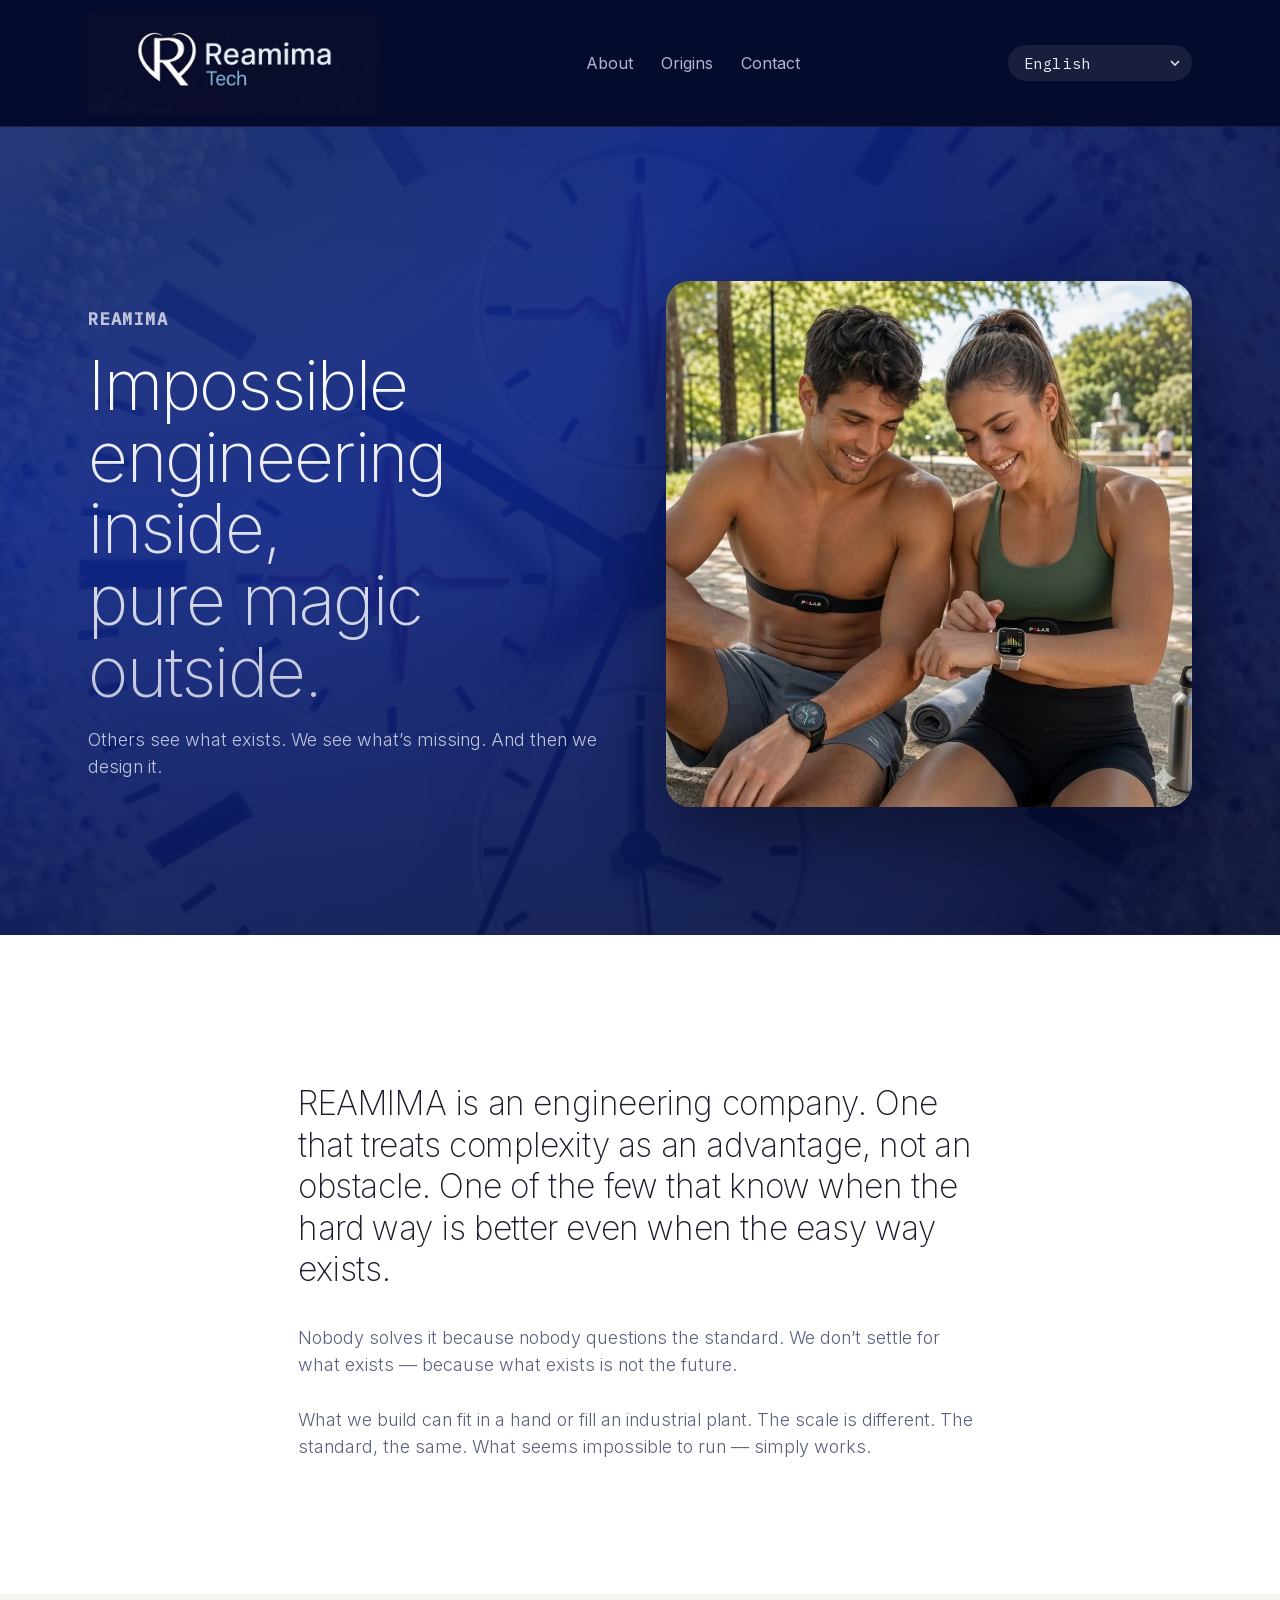
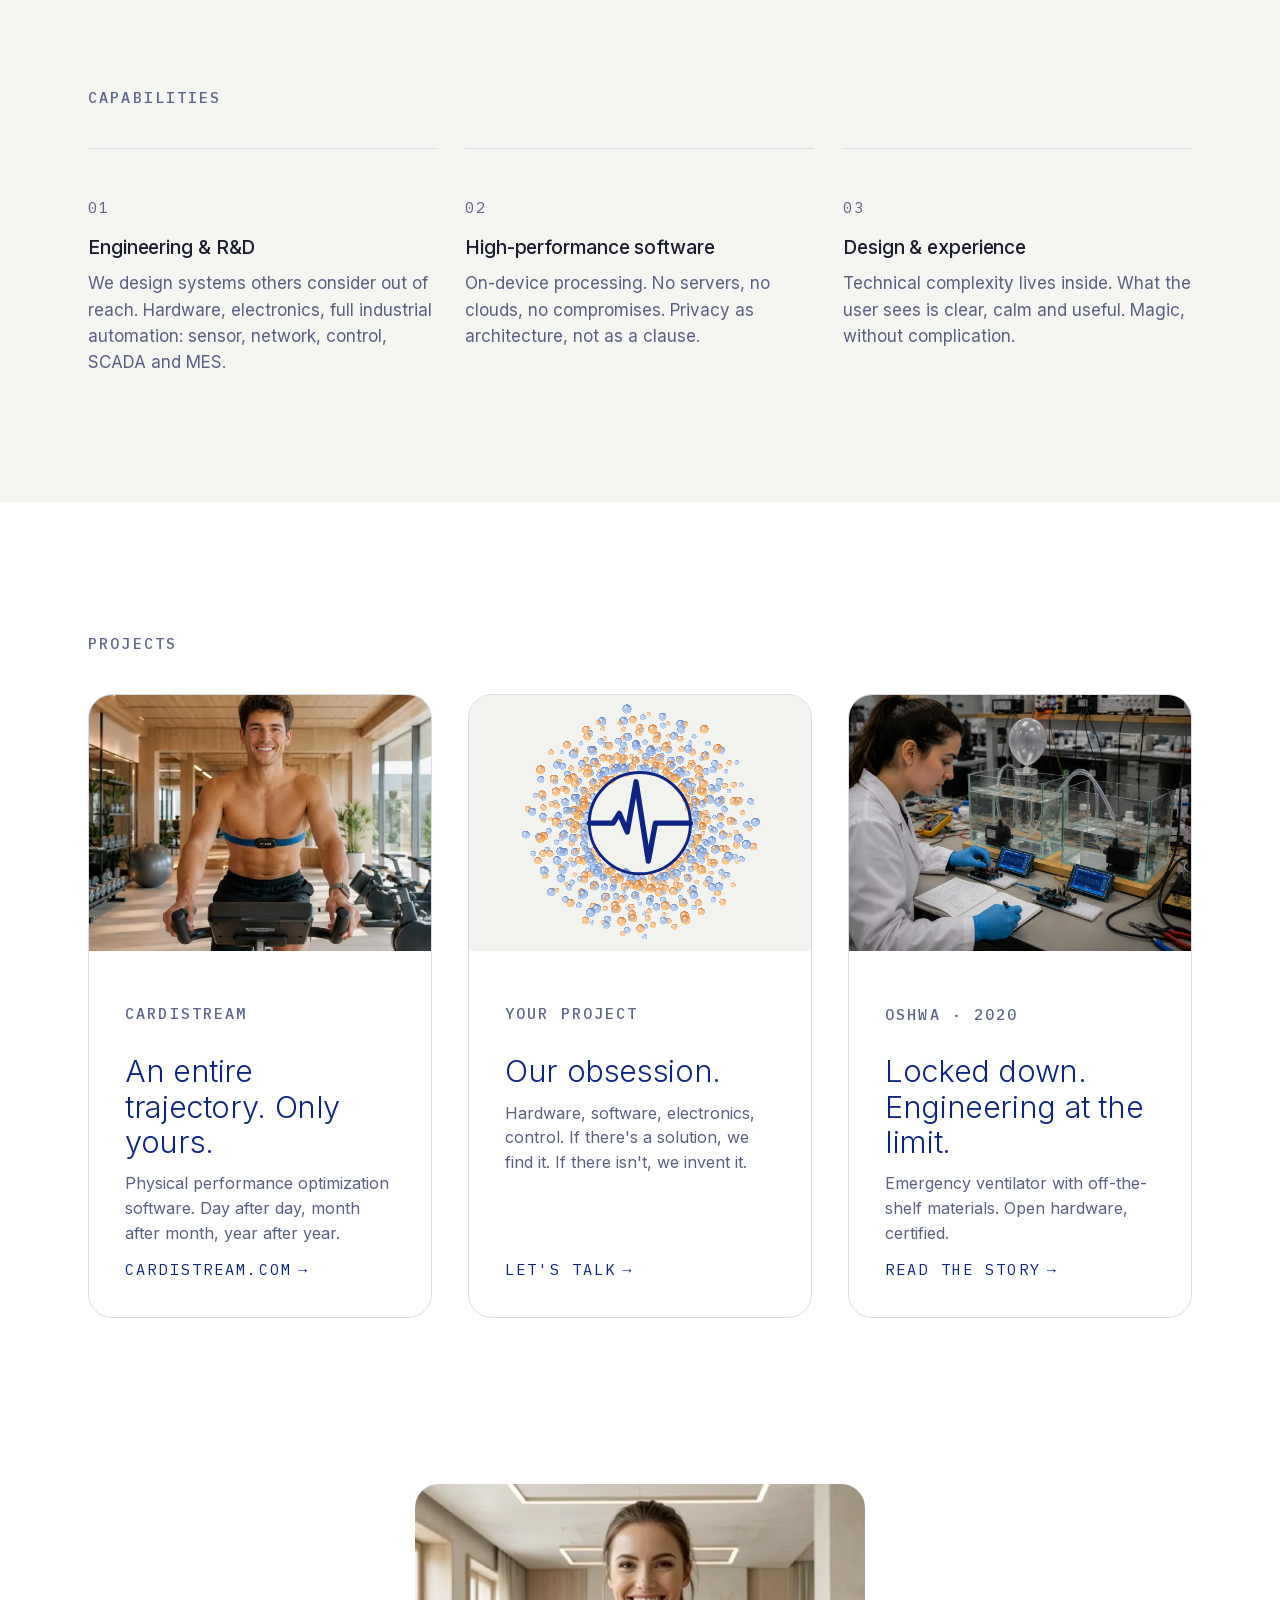
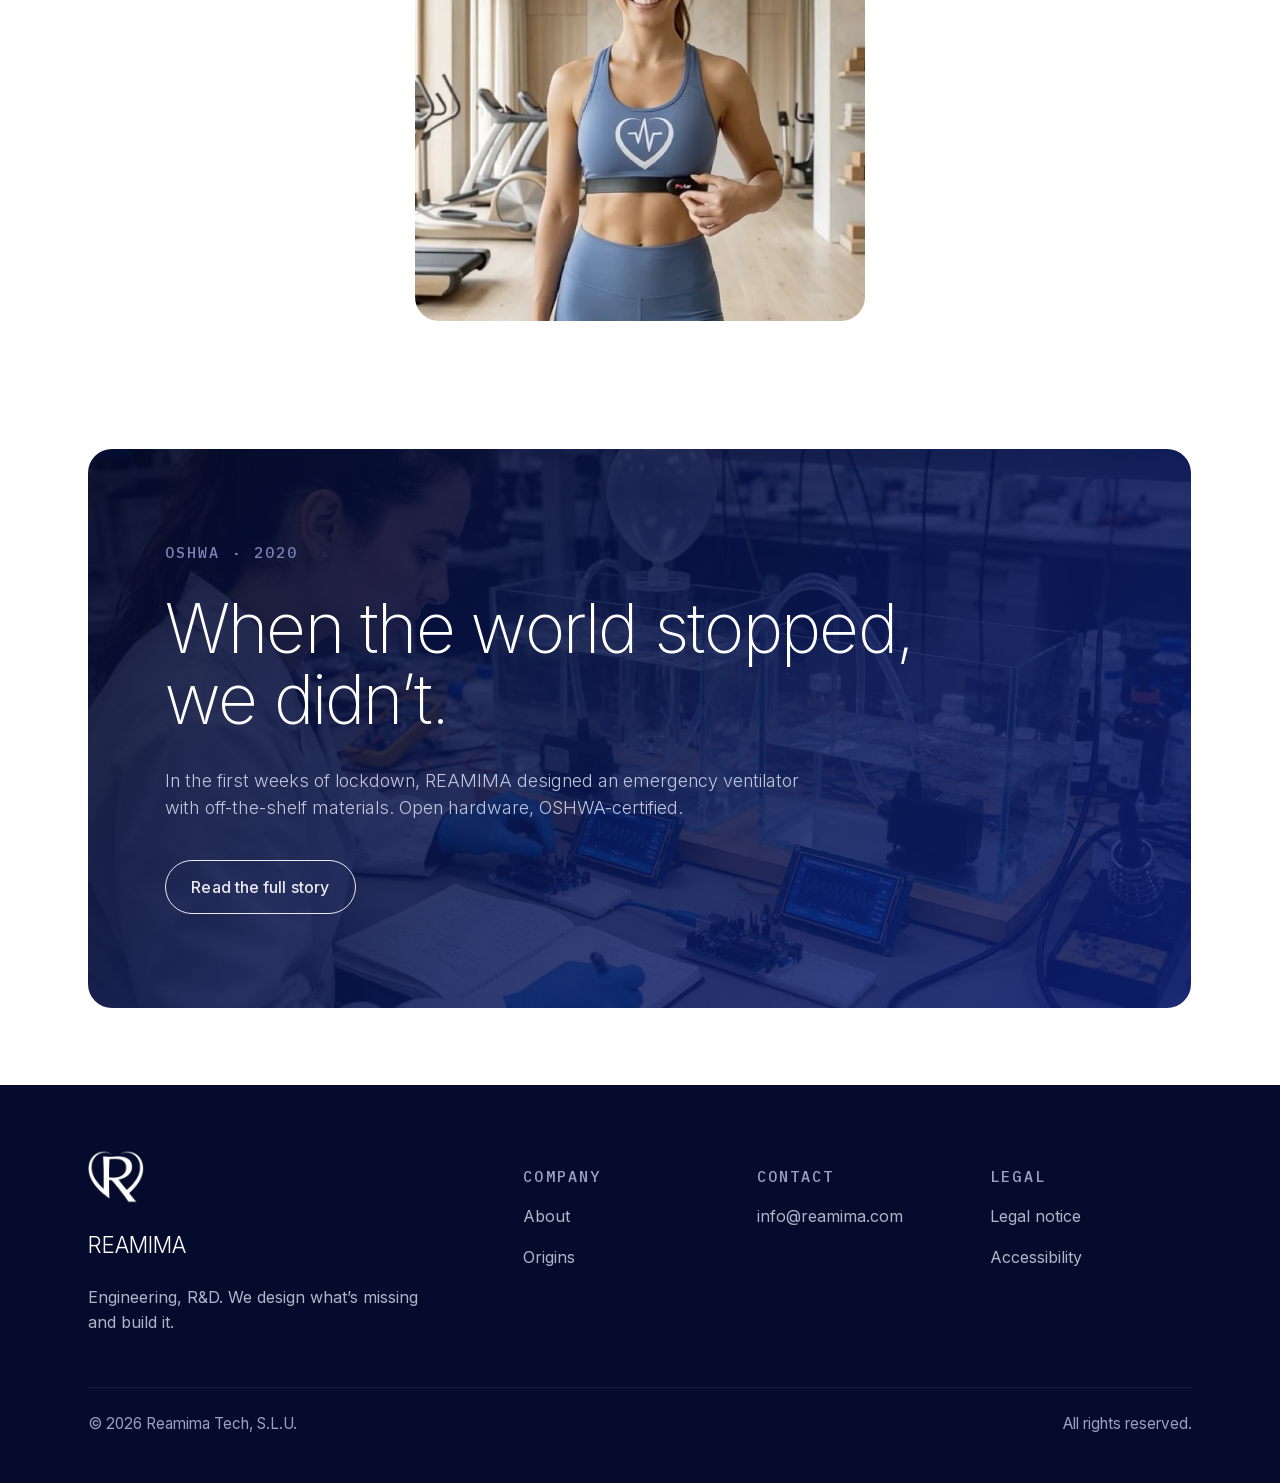
==== index.html @ 7dec832c "Accesibilidad y LCP: orden de encabezados (h2 tras h1) en inicio y sobre, contraste AA en el pie, im" ====
<!DOCTYPE html>
<html lang="es">
<head>
<meta charset="UTF-8" />
<meta name="viewport" content="width=device-width, initial-scale=1" />
<title>REAMIMA · Ingeniería imposible por dentro, magia por fuera</title>
<meta name="description" content="REAMIMA. Ingeniería, I+D+i, software de alto rendimiento. Resolvemos lo que la ingeniería convencional descartó como inviable." />
<link rel="canonical" href="https://www.reamima.com/">
<meta name="robots" content="index,follow,max-image-preview:large">
<meta property="og:type" content="website">
<meta property="og:site_name" content="REAMIMA">
<meta property="og:locale" content="es_ES">
<meta property="og:title" content="REAMIMA · Ingeniería imposible por dentro, magia por fuera">
<meta property="og:description" content="REAMIMA. Ingeniería, I+D+i, software de alto rendimiento. Resolvemos lo que la ingeniería convencional descartó como inviable.">
<meta property="og:url" content="https://www.reamima.com/">
<meta property="og:image" content="https://www.reamima.com/img/og-reamima.jpg">
<meta property="og:image:width" content="1200">
<meta property="og:image:height" content="630">
<meta name="twitter:card" content="summary_large_image">
<meta name="twitter:title" content="REAMIMA · Ingeniería imposible por dentro, magia por fuera">
<meta name="twitter:description" content="REAMIMA. Ingeniería, I+D+i, software de alto rendimiento. Resolvemos lo que la ingeniería convencional descartó como inviable.">
<meta name="twitter:image" content="https://www.reamima.com/img/og-reamima.jpg">
<script type="application/ld+json">{"@context": "https://schema.org", "@graph": [{"@type": "Organization", "@id": "https://www.reamima.com/#organizacion", "name": "REAMIMA", "legalName": "REAMIMA TECH, S.L.U.", "url": "https://www.reamima.com/", "logo": "https://www.reamima.com/img/reamima-logo-blanco.webp", "email": "info@reamima.com", "taxID": "B05931258", "description": "Empresa de ingeniería e I+D+i con sede en España: hardware, electrónica, automatización industrial, control en tiempo real y software de alto rendimiento.", "sameAs": ["https://cardistream.com"]}, {"@type": "WebSite", "@id": "https://www.reamima.com/#web", "url": "https://www.reamima.com/", "name": "REAMIMA", "inLanguage": ["es", "en", "de", "fr", "it", "pt", "es-419", "ja", "ko", "zh-Hans", "zh-Hant"], "publisher": {"@id": "https://www.reamima.com/#organizacion"}}]}</script>
<link rel="icon" type="image/x-icon" href="favicon/favicon.ico">
<link rel="icon" type="image/png" sizes="32x32" href="favicon/favicon-32x32.png">
<link rel="icon" type="image/png" sizes="16x16" href="favicon/favicon-16x16.png">
<link rel="apple-touch-icon" href="favicon/apple-touch-icon.png">
<meta name="theme-color" content="#050B2C">
<link rel="preload" href="fonts/inter-200-800-latin.woff2" as="font" type="font/woff2" crossorigin>
<link rel="preload" href="img/1_descanso.webp" as="image" fetchpriority="high">
<link rel="stylesheet" href="_design-system.css">
<style>
  /* Estilos específicos de la página Inicio */
  .hero-inicio {
    background: radial-gradient(ellipse at 10% 0%, #1A2E6B 0%, #0E2483 35%, #050B2C 100%);
    color: #EAEBF0;
    position: relative;
    overflow: hidden;
  }
  .hero-inicio::after {
    content: "";
    position: absolute; inset: 0;
    background-image: url('img/textura-puntitos.webp');
    background-size: cover; background-position: center;
    opacity: .08; mix-blend-mode: screen;
    pointer-events: none;
  }
  .hero-inicio .rm-eyebrow { color: #C0C5DC; font-size: var(--rm-fs-sm); font-weight: 600; letter-spacing: .08em; text-transform: uppercase; }
  .hero-inicio .rm-eyebrow { color: #C0C5DC; }
  .hero-inicio__display {
    background: linear-gradient(180deg, #FFFFFF 0%, #C0C5DC 100%);
    -webkit-background-clip: text;
    background-clip: text;
    color: transparent;
  }
  .hero-inicio__lead { color: #C0C5DC; max-width: 56ch; }
  .hero-inicio .rm-hero__split { position: relative; z-index: 1; }
  .hero-inicio .rm-hero__media {
    box-shadow: 0 30px 80px rgba(0,0,0,.45);
    aspect-ratio: 1 / 1;
  }
  @keyframes rmHeroZoom { from { transform: scale(1.10); } to { transform: scale(1.0); } }
  .hero-inicio .rm-hero__media img {
    object-fit: cover; object-position: center 30%;
    animation: rmHeroZoom 1.8s var(--rm-ease) .36s both;
  }
  @media (min-width: 900px) {
    .hero-inicio .rm-hero__split { grid-template-columns: 1.0fr 1.0fr; }
  }

  .pillars { display: grid; gap: 28px; grid-template-columns: 1fr; }
  @media (min-width: 760px) { .pillars { grid-template-columns: repeat(3, 1fr); } }
  .pillar { padding: 32px 0; border-top: 1px solid var(--rm-line); }
  .pillar h2 { margin-bottom: .5em; }

  .quiet-cta {
    display: flex; align-items: baseline; justify-content: space-between; flex-wrap: wrap; gap: 24px;
    padding: 28px 0;
    border-top: 1px solid var(--rm-line);
    border-bottom: 1px solid var(--rm-line);
  }
  .origins-callout {
    background:
      linear-gradient(135deg, rgba(5,11,44,.86) 0%, rgba(14,36,131,.78) 100%),
      url('img/1_reamima_Concepto_2.webp') center/cover no-repeat;
    color: #fff;
    border-radius: var(--rm-radius-lg);
    padding: clamp(40px, 6vw, 88px);
    overflow: hidden;
    position: relative;
  }
  .origins-callout .rm-display { font-weight: 200; max-width: 18ch; }
  .origins-callout .rm-eyebrow { color: #7C84B6; } /* fondo oscuro: valor original */
</style>
<script src="i18n.js"></script>
<script src="isostream-anim.js" defer></script>
</head>
<body data-active-lang="es">
<a class="rm-skip" href="#main-content"><span data-lang="es">Saltar al contenido</span><span data-lang="en">Skip to content</span></a>

<!-- ========================== NAV ========================== -->
<nav class="rm-nav rm-nav--ink">
  <div class="rm-container rm-nav__inner">
    <a href="/" class="rm-nav__brand" aria-label="REAMIMA · Inicio">
      <img decoding="async" width="681" height="240" class="rm-nav__logo--dark" src="img/1_Reamima_transpa_Blanco.webp" alt="" />
      <img decoding="async" width="682" height="240" class="rm-nav__logo--light" src="img/Reamima_Solido_oscuro.webp" alt="" />
    </a>
    <div class="rm-nav__links">
      <a href="/sobre"><span data-lang="es">Sobre</span><span data-lang="en">About</span></a>
      <a href="/origenes"><span data-lang="es">Orígenes</span><span data-lang="en">Origins</span></a>
      <a href="/contacta"><span data-lang="es">Contacta</span><span data-lang="en">Contact</span></a>
    </div>
    <div class="rm-lang"></div>
    <button class="rm-nav__toggle" aria-label="Menú" aria-expanded="false">
      <span></span><span></span><span></span>
    </button>
  </div>
</nav>
<main id="main-content">

<!-- ========================== HERO (a dos columnas) ========================== -->
<section class="rm-hero rm-hero--split hero-inicio">
  <div class="rm-container">
    <div class="rm-hero__split">
      <div>
        <p class="rm-eyebrow rm-reveal">REAMIMA</p>
        <h1 class="rm-display hero-inicio__display rm-hero__title rm-reveal rm-reveal--d1">
          <span data-lang="es">Ingeniería imposible por dentro,<br/>magia por fuera.</span>
          <span data-lang="en">Impossible engineering inside,<br/>pure magic outside.</span>
        </h1>
        <p class="rm-lead hero-inicio__lead rm-reveal rm-reveal--d2">
          <span data-lang="es">Otros ven lo que existe. Nosotros vemos lo que falta. Y lo diseñamos.</span>
          <span data-lang="en">Others see what exists. We see what&rsquo;s missing. And then we design it.</span>
        </p>
      </div>
      <figure class="rm-hero__media" style="margin:0;">
        <img decoding="async" width="1024" height="1024" src="img/1_descanso.webp" alt="" loading="eager" fetchpriority="high" style="object-fit:cover; object-position: center;" />
      </figure>
    </div>
  </div>
</section>

<!-- ========================== MANIFIESTO ========================== -->
<section class="rm-section rm-section--paper">
  <div class="rm-container rm-narrow rm-stack-lg">
    <p class="rm-quote rm-fade rm-fade--d1">
      <span data-lang="es">REAMIMA es una ingeniería. Una que trata la complejidad como ventaja, no como obstáculo. De las pocas que saben cuándo es mejor lo difícil, aunque lo fácil exista.</span>
      <span data-lang="en">REAMIMA is an engineering company. One that treats complexity as an advantage, not an obstacle. One of the few that know when the hard way is better even when the easy way exists.</span>
    </p>
    <p class="rm-lead rm-muted rm-fade rm-fade--d2">
      <span data-lang="es">Nadie lo resuelve porque nadie cuestiona el estándar. Nosotros no nos conformamos con lo que hay — porque lo que hay no es el futuro.</span>
      <span data-lang="en">Nobody solves it because nobody questions the standard. We don&rsquo;t settle for what exists — because what exists is not the future.</span>
    </p>
    <p class="rm-lead rm-muted rm-fade rm-fade--d3">
      <span data-lang="es">Lo que construimos puede caber en una mano o llenar una planta industrial. La escala es distinta. La exigencia, la misma. Lo que parece imposible de ejecutar — simplemente funciona.</span>
      <span data-lang="en">What we build can fit in a hand or fill an industrial plant. The scale is different. The standard, the same. What seems impossible to run — simply works.</span>
    </p>
  </div>
</section>

<!-- ========================== PILARES ========================== -->
<section class="rm-section rm-section--stone rm-section--tight">
  <div class="rm-container">
    <p class="rm-eyebrow rm-fade" style="margin-bottom: 2.4rem;">
      <span data-lang="es">Capacidades</span>
      <span data-lang="en">Capabilities</span>
    </p>
    <div class="pillars">
      <div class="pillar rm-fade rm-fade--d1">
        <p class="rm-mono rm-muted" style="font-size: var(--rm-fs-micro); letter-spacing:.16em; text-transform:uppercase;">01</p>
        <h2 class="rm-h3" style="margin-top: 12px;">
          <span data-lang="es">Ingeniería e I+D+i</span>
          <span data-lang="en">Engineering &amp; R&amp;D</span>
        </h2>
        <p class="rm-muted" style="margin-top: 8px;">
          <span data-lang="es">Diseñamos sistemas que otros consideran fuera del alcance. Hardware, electrónica, automatización industrial completa: sensor, red, control, SCADA y MES.</span>
          <span data-lang="en">We design systems others consider out of reach. Hardware, electronics, full industrial automation: sensor, network, control, SCADA and MES.</span>
        </p>
      </div>
      <div class="pillar rm-fade rm-fade--d2">
        <p class="rm-mono rm-muted" style="font-size: var(--rm-fs-micro); letter-spacing:.16em; text-transform:uppercase;">02</p>
        <h2 class="rm-h3" style="margin-top: 12px;">
          <span data-lang="es">Software de alto rendimiento</span>
          <span data-lang="en">High-performance software</span>
        </h2>
        <p class="rm-muted" style="margin-top: 8px;">
          <span data-lang="es">Procesamiento en el dispositivo. Sin servidores, sin nubes, sin compromisos. La privacidad como arquitectura, no como cláusula.</span>
          <span data-lang="en">On-device processing. No servers, no clouds, no compromises. Privacy as architecture, not as a clause.</span>
        </p>
      </div>
      <div class="pillar rm-fade rm-fade--d3">
        <p class="rm-mono rm-muted" style="font-size: var(--rm-fs-micro); letter-spacing:.16em; text-transform:uppercase;">03</p>
        <h2 class="rm-h3" style="margin-top: 12px;">
          <span data-lang="es">Diseño y experiencia</span>
          <span data-lang="en">Design &amp; experience</span>
        </h2>
        <p class="rm-muted" style="margin-top: 8px;">
          <span data-lang="es">La complejidad técnica vive dentro. Lo que el usuario ve es claro, sereno y útil. Magia, sin complicación.</span>
          <span data-lang="en">Technical complexity lives inside. What the user sees is clear, calm and useful. Magic, without complication.</span>
        </p>
      </div>
    </div>
  </div>
</section>

<!-- ========================== TILES (estilo Apple Education) ========================== -->
<section class="rm-section rm-section--paper">
  <div class="rm-container">
    <p class="rm-eyebrow rm-fade" style="margin-bottom: clamp(28px,3vw,48px);">
      <span data-lang="es">Proyectos</span>
      <span data-lang="en">Projects</span>
    </p>
    <div class="rm-tile-grid rm-tile-grid--3">
      <a class="rm-tile rm-fade rm-fade--d1" href="https://cardistream.com" target="_blank" rel="noopener">
        <div class="rm-tile__media"><img decoding="async" width="640" height="640" src="img/1_bici_chico_mediano.webp" alt="Cardistream — rendimiento físico" loading="lazy" /></div>
        <div class="rm-tile__body">
          <p class="rm-eyebrow">Cardistream</p>
          <h3 class="rm-tile__title">
            <span data-lang="es">Una trayectoria entera. Solo tuya.</span>
            <span data-lang="en">An entire trajectory. Only yours.</span>
          </h3>
          <p class="rm-tile__excerpt">
            <span data-lang="es">Software de optimización del rendimiento físico. Día a día, mes a mes, año a año.</span>
            <span data-lang="en">Physical performance optimization software. Day after day, month after month, year after year.</span>
          </p>
          <span class="rm-tile__more">cardistream.com</span>
        </div>
      </a>
      <a class="rm-tile rm-fade rm-fade--d2" href="/contacta">
        <div class="rm-tile__media" style="background:#F2F2EE;"><img decoding="async" width="1024" height="1024" src="img/isostream-solido.webp" alt="Hardware REAMIMA — render de producto" loading="lazy" style="object-fit:contain;background:#F2F2EE;padding:8%;" /><canvas class="rm-isostream" role="img" aria-label="Hardware REAMIMA — render de producto" hidden></canvas></div>
        <div class="rm-tile__body">
          <p class="rm-eyebrow"><span data-lang="es">Tu proyecto</span><span data-lang="en">Your project</span></p>
          <h3 class="rm-tile__title">
            <span data-lang="es">Nuestra obsesión.</span>
            <span data-lang="en">Our obsession.</span>
          </h3>
          <p class="rm-tile__excerpt">
            <span data-lang="es">Hardware, software, electrónica, control. Si tiene solución, la encontramos. Si no la tiene, la inventamos.</span>
            <span data-lang="en">Hardware, software, electronics, control. If there's a solution, we find it. If there isn't, we invent it.</span>
          </p>
          <span class="rm-tile__more">
            <span data-lang="es">Hablemos</span><span data-lang="en">Let's talk</span>
          </span>
        </div>
      </a>
      <a class="rm-tile rm-fade rm-fade--d3" href="/origenes">
        <div class="rm-tile__media"><img decoding="async" width="1280" height="853" src="img/1_reamima_Concepto_2.webp" alt="Orígenes — respirador de emergencia COVID" loading="lazy" /></div>
        <div class="rm-tile__body">
          <p class="rm-eyebrow">OSHWA · 2020</p>
          <h3 class="rm-tile__title">
            <span data-lang="es">Confinados. Ingeniería al límite.</span>
            <span data-lang="en">Locked down. Engineering at the limit.</span>
          </h3>
          <p class="rm-tile__excerpt">
            <span data-lang="es">Respirador de emergencia con materiales de almacén. Hardware abierto certificado.</span>
            <span data-lang="en">Emergency ventilator with off-the-shelf materials. Open hardware, certified.</span>
          </p>
          <span class="rm-tile__more">
            <span data-lang="es">Leer la historia</span><span data-lang="en">Read the story</span>
          </span>
        </div>
      </a>
    </div>
  </div>
</section>

<!-- ========================== IMAGEN AMPLIA ========================== -->
<section class="rm-section--tight" style="padding: clamp(32px,4vw,64px) 0;">
  <div class="rm-container">
    <figure class="rm-figure rm-fade" style="max-width: 450px; margin: 0 auto;">
      <img decoding="async" width="626" height="608" src="img/2_Cinta_pos_derecha_gym.webp" alt="" loading="lazy" style="max-width: 100%; height: auto;" />
    </figure>
  </div>
</section>

<!-- ========================== ORÍGENES (CALLOUT) ========================== -->
<section class="rm-section rm-section--paper rm-section--tight">
  <div class="rm-container">
    <div class="origins-callout rm-fade">
      <p class="rm-eyebrow" style="margin-bottom: 28px;">OSHWA · 2020</p>
      <h2 class="rm-display">
        <span data-lang="es">Cuando el mundo se detuvo,<br/>nosotros no.</span>
        <span data-lang="en">When the world stopped,<br/>we didn&rsquo;t.</span>
      </h2>
      <p class="rm-lead" style="margin-top: 2rem; max-width: 60ch; color: #C0C5DC;">
        <span data-lang="es">En las primeras semanas del confinamiento, REAMIMA diseñó un respirador de emergencia con materiales de almacén. Hardware abierto, certificado por OSHWA.</span>
        <span data-lang="en">In the first weeks of lockdown, REAMIMA designed an emergency ventilator with off-the-shelf materials. Open hardware, OSHWA-certified.</span>
      </p>
      <p style="margin-top: 2.4rem;">
        <a href="/origenes" class="rm-btn rm-btn--ghost">
          <span data-lang="es">Leer la historia completa</span>
          <span data-lang="en">Read the full story</span>
        </a>
      </p>
    </div>
  </div>
</section>

<!-- ========================== FOOTER ========================== -->
</main>

<footer class="rm-foot">
  <div class="rm-container">
    <div class="rm-foot__grid">
      <div>
        <a href="/" aria-label="REAMIMA · Inicio"><img decoding="async" width="256" height="256" class="rm-foot__logo" src="img/reamima-logo-blanco.webp" alt="" /></a>
        <p class="rm-foot__brand">REAMIMA</p>
        <p style="margin-top: 12px; max-width: 36ch;">
          <span data-lang="es">Ingeniería, I+D+i. Pensamos lo que falta y lo construimos.</span>
          <span data-lang="en">Engineering, R&amp;D. We design what&rsquo;s missing and build it.</span>
        </p>
      </div>
      <div>
        <p class="rm-eyebrow" style="margin-bottom: 14px;">
          <span data-lang="es">Empresa</span><span data-lang="en">Company</span>
        </p>
        <p><a href="/sobre"><span data-lang="es">Sobre REAMIMA</span><span data-lang="en">About</span></a></p>
        <p><a href="/origenes"><span data-lang="es">Orígenes</span><span data-lang="en">Origins</span></a></p>
      </div>
      <div>
        <p class="rm-eyebrow" style="margin-bottom: 14px;">
          <span data-lang="es">Contacto</span><span data-lang="en">Contact</span>
        </p>
        <p><a href="/contacta">info@reamima.com</a></p>
      </div>
      <div>
        <p class="rm-eyebrow" style="margin-bottom: 14px;">Legal</p>
        <p><a href="/legal"><span data-lang="es">Aviso legal</span><span data-lang="en">Legal notice</span></a></p>
        <p><a href="/accesibilidad"><span data-lang="es">Accesibilidad</span><span data-lang="en">Accessibility</span></a></p>
      </div>
    </div>
    <div class="rm-foot__legal">
      <span>© 2026 Reamima Tech, S.L.U.</span>
      <span><span data-lang="es">Todos los derechos reservados.</span><span data-lang="en">All rights reserved.</span></span>
    </div>
  </div>
</footer>

<script>

  // Fade-up al hacer scroll (estilo Apple Education)
  (function(){
    const items = document.querySelectorAll('.rm-fade');
    if (!('IntersectionObserver' in window) || !items.length) {
      items.forEach(el => el.classList.add('is-visible'));
      return;
    }
    const io = new IntersectionObserver((entries) => {
      entries.forEach(e => {
        if (e.isIntersecting) {
          e.target.classList.add('is-visible');
          io.unobserve(e.target);
        }
      });
    }, { rootMargin: '0px 0px -10% 0px', threshold: 0.08 });
    items.forEach(el => io.observe(el));
  })();
  (function(){
    var toggle = document.querySelector('.rm-nav__toggle');
    var links = document.querySelector('.rm-nav__links');
    if (!toggle || !links) return;
    toggle.addEventListener('click', function() {
      var open = links.classList.toggle('is-open');
      toggle.classList.toggle('is-open', open);
      toggle.setAttribute('aria-expanded', String(open));
      if (open) { var fl = links.querySelector('a'); if (fl) fl.focus(); }
    });
    document.addEventListener('click', function(e) {
      if (!toggle.contains(e.target) && !links.contains(e.target)) {
        links.classList.remove('is-open');
        toggle.classList.remove('is-open');
        toggle.setAttribute('aria-expanded', 'false');
      }
    });
  })();
</script>

</body>
</html>
---- _design-system.css ----
/* ============================================================
   REAMIMA — Sistema de diseño
   Versión 1.0 · Abril 2026
   Inspiración: Apple Education · Dieter Rams · Jony Ive
   ============================================================ */

/* Fuentes alojadas en el propio sitio (Inter e IBM Plex Mono, licencia SIL OFL 1.1: ver fonts/LICENSE.txt).
   Solo los subconjuntos latin y latin-ext; el resto de escrituras (japonés, coreano, chino) usa la fuente del sistema. */
@font-face {
  font-family: 'IBM Plex Mono';
  font-style: normal;
  font-weight: 300;
  font-display: swap;
  src: url('fonts/plexmono-300-latin-ext.woff2') format('woff2');
  unicode-range: U+0100-02BA, U+02BD-02C5, U+02C7-02CC, U+02CE-02D7, U+02DD-02FF, U+0304, U+0308, U+0329, U+1D00-1DBF, U+1E00-1E9F, U+1EF2-1EFF, U+2020, U+20A0-20AB, U+20AD-20C4, U+2113, U+2C60-2C7F, U+A720-A7FF;
}
@font-face {
  font-family: 'IBM Plex Mono';
  font-style: normal;
  font-weight: 300;
  font-display: swap;
  src: url('fonts/plexmono-300-latin.woff2') format('woff2');
  unicode-range: U+0000-00FF, U+0131, U+0152-0153, U+02BB-02BC, U+02C6, U+02DA, U+02DC, U+0304, U+0308, U+0329, U+2000-206F, U+20AC, U+2122, U+2191, U+2193, U+2212, U+2215, U+FEFF, U+FFFD;
}
@font-face {
  font-family: 'IBM Plex Mono';
  font-style: normal;
  font-weight: 400;
  font-display: swap;
  src: url('fonts/plexmono-400-latin-ext.woff2') format('woff2');
  unicode-range: U+0100-02BA, U+02BD-02C5, U+02C7-02CC, U+02CE-02D7, U+02DD-02FF, U+0304, U+0308, U+0329, U+1D00-1DBF, U+1E00-1E9F, U+1EF2-1EFF, U+2020, U+20A0-20AB, U+20AD-20C4, U+2113, U+2C60-2C7F, U+A720-A7FF;
}
@font-face {
  font-family: 'IBM Plex Mono';
  font-style: normal;
  font-weight: 400;
  font-display: swap;
  src: url('fonts/plexmono-400-latin.woff2') format('woff2');
  unicode-range: U+0000-00FF, U+0131, U+0152-0153, U+02BB-02BC, U+02C6, U+02DA, U+02DC, U+0304, U+0308, U+0329, U+2000-206F, U+20AC, U+2122, U+2191, U+2193, U+2212, U+2215, U+FEFF, U+FFFD;
}
@font-face {
  font-family: 'IBM Plex Mono';
  font-style: normal;
  font-weight: 500;
  font-display: swap;
  src: url('fonts/plexmono-500-latin-ext.woff2') format('woff2');
  unicode-range: U+0100-02BA, U+02BD-02C5, U+02C7-02CC, U+02CE-02D7, U+02DD-02FF, U+0304, U+0308, U+0329, U+1D00-1DBF, U+1E00-1E9F, U+1EF2-1EFF, U+2020, U+20A0-20AB, U+20AD-20C4, U+2113, U+2C60-2C7F, U+A720-A7FF;
}
@font-face {
  font-family: 'IBM Plex Mono';
  font-style: normal;
  font-weight: 500;
  font-display: swap;
  src: url('fonts/plexmono-500-latin.woff2') format('woff2');
  unicode-range: U+0000-00FF, U+0131, U+0152-0153, U+02BB-02BC, U+02C6, U+02DA, U+02DC, U+0304, U+0308, U+0329, U+2000-206F, U+20AC, U+2122, U+2191, U+2193, U+2212, U+2215, U+FEFF, U+FFFD;
}
@font-face {
  font-family: 'Inter';
  font-style: normal;
  font-weight: 200 800;
  font-display: swap;
  src: url('fonts/inter-200-800-latin-ext.woff2') format('woff2');
  unicode-range: U+0100-02BA, U+02BD-02C5, U+02C7-02CC, U+02CE-02D7, U+02DD-02FF, U+0304, U+0308, U+0329, U+1D00-1DBF, U+1E00-1E9F, U+1EF2-1EFF, U+2020, U+20A0-20AB, U+20AD-20C4, U+2113, U+2C60-2C7F, U+A720-A7FF;
}
@font-face {
  font-family: 'Inter';
  font-style: normal;
  font-weight: 200 800;
  font-display: swap;
  src: url('fonts/inter-200-800-latin.woff2') format('woff2');
  unicode-range: U+0000-00FF, U+0131, U+0152-0153, U+02BB-02BC, U+02C6, U+02DA, U+02DC, U+0304, U+0308, U+0329, U+2000-206F, U+20AC, U+2122, U+2191, U+2193, U+2212, U+2215, U+FEFF, U+FFFD;
}


:root {
  /* Color · Paleta refinada desde Directrices de marca (Zafiro Oscuro #0E2483) */
  --rm-ink:        #050B2C;   /* fondo profundo de hero */
  --rm-navy:       #0E2483;   /* Zafiro Oscuro · primario */
  --rm-navy-2:     #1A2E6B;   /* navy intermedio para fondos */
  --rm-blue-grey:  #5E678A;   /* Sub-primario · WCAG AA en blanco */
  --rm-line:       #D9DBE6;   /* línea técnica · diagramas */
  --rm-stone:      #F5F5F2;   /* off-white · secciones suaves */
  --rm-paper:      #FFFFFF;   /* lienzo principal */
  --rm-black:      #0A0A0C;   /* texto contraste máximo */
  --rm-text:       #1A1D2E;   /* texto cuerpo */
  --rm-text-muted: #5A6080;   /* texto secundario */
  --rm-accent:     #C9A97A;   /* dorado técnico sobrio (OSHWA, certificaciones) */
  --rm-warning:    #FFDCC1;   /* naranja pastel · alertas suaves (de marca) */

  /* Tipografía */
  --rm-font-display: 'Inter', -apple-system, BlinkMacSystemFont, 'SF Pro Display', system-ui, sans-serif;
  --rm-font-body:    'Inter', -apple-system, BlinkMacSystemFont, 'SF Pro Text', system-ui, sans-serif;
  --rm-font-mono:    'IBM Plex Mono', 'SF Mono', Menlo, Consolas, monospace;

  /* Escala tipográfica fluida (clamp) */
  --rm-fs-display:  clamp(2.6rem, 5.4vw, 5.2rem);
  --rm-fs-h1:       clamp(2.0rem, 3.6vw, 3.4rem);
  --rm-fs-h2:       clamp(1.5rem, 2.4vw, 2.1rem);
  --rm-fs-h3:       clamp(1.15rem, 1.5vw, 1.35rem);
  --rm-fs-lead:     clamp(1.1rem, 1.4vw, 1.32rem);
  --rm-fs-body:     1.0625rem;
  --rm-fs-small:    1.0rem;
  --rm-fs-micro:    0.95rem;

  /* Espaciado */
  --rm-section-y:   clamp(72px, 9vw, 144px);
  --rm-block-y:     clamp(40px, 6vw, 88px);
  --rm-gutter:      clamp(20px, 3vw, 40px);

  /* Radios y sombras */
  --rm-radius-sm:   6px;
  --rm-radius-md:   14px;
  --rm-radius-lg:   24px;
  --rm-shadow-1:    0 1px 2px rgba(10,15,40,.06), 0 8px 24px rgba(10,15,40,.05);
  --rm-shadow-2:    0 2px 6px rgba(10,15,40,.08), 0 24px 60px rgba(10,15,40,.10);

  /* Transiciones */
  --rm-ease:        cubic-bezier(.2,.7,.2,1);
}

/* Skip link (accesibilidad) */
.rm-skip {
  position: absolute; top: -100%; left: 0; z-index: 9999;
  padding: .8em 1.6em;
  background: var(--rm-navy); color: #fff;
  font-weight: 500; font-size: var(--rm-fs-small);
  text-decoration: none; transition: top .15s;
}
.rm-skip:focus { top: 0; }

/* Reset suave */
*, *::before, *::after { box-sizing: border-box; }
html { -webkit-font-smoothing: antialiased; -moz-osx-font-smoothing: grayscale; text-rendering: optimizeLegibility; }
body {
  margin: 0;
  font-family: var(--rm-font-body);
  font-size: var(--rm-fs-body);
  line-height: 1.55;
  color: var(--rm-text);
  background: var(--rm-paper);
  font-feature-settings: "ss01" on, "cv02" on, "cv11" on;
}
img, svg, video { display: block; max-width: 100%; height: auto; }
a { color: inherit; text-decoration: none; }
p a { color: var(--rm-navy); border-bottom: 2px solid #E8694A; padding-bottom: 1px; transition: border-color .2s var(--rm-ease); }
p a:hover { border-bottom-color: #F08468; }

/* Tipografía */
.rm-display, h1.rm-display {
  font-family: var(--rm-font-display);
  font-size: var(--rm-fs-display);
  font-weight: 200;
  line-height: 1.04;
  letter-spacing: -0.025em;
  margin: 0;
}
.rm-h1 { font-size: var(--rm-fs-h1); font-weight: 300; line-height: 1.12; letter-spacing: -0.02em; margin: 0; }
.rm-h2 { font-size: var(--rm-fs-h2); font-weight: 400; line-height: 1.2; letter-spacing: -0.012em; margin: 0; }
.rm-h3 { font-size: var(--rm-fs-h3); font-weight: 500; line-height: 1.35; letter-spacing: -0.005em; margin: 0; }
.rm-lead { font-size: var(--rm-fs-lead); font-weight: 300; line-height: 1.5; color: var(--rm-text); }
.rm-eyebrow {
  font-family: var(--rm-font-mono);
  font-size: var(--rm-fs-micro);
  font-weight: 500;
  letter-spacing: 0.14em;
  text-transform: uppercase;
  color: var(--rm-blue-grey);
}
.rm-mono { font-family: var(--rm-font-mono); font-weight: 400; letter-spacing: 0; }
.rm-muted { color: var(--rm-text-muted); }

/* Layout */
.rm-container { width: 100%; max-width: 1180px; margin: 0 auto; padding: 0 var(--rm-gutter); }
.rm-narrow { max-width: 760px; margin-left: auto; margin-right: auto; }
.rm-section { padding-top: var(--rm-section-y); padding-bottom: var(--rm-section-y); }
.rm-section--tight { padding-top: var(--rm-block-y); padding-bottom: var(--rm-block-y); }
.rm-section--ink { background: var(--rm-ink); color: #EAEBF0; }
.rm-section--ink .rm-eyebrow { color: #7C84B6; } /* fondo oscuro: valor original mantiene contraste */
.rm-section--stone { background: var(--rm-stone); }
.rm-section--paper { background: var(--rm-paper); }

/* Hero */
.rm-hero {
  position: relative;
  padding-top: clamp(120px, 16vw, 220px);
  padding-bottom: clamp(96px, 12vw, 180px);
  overflow: hidden;
}
.rm-hero--ink { background: linear-gradient(180deg, #050B2C 0%, #0E2483 100%); color: #EAEBF0; }
.rm-hero__title { max-width: 18ch; }
.rm-hero__lead { max-width: 60ch; margin-top: 1.5rem; }

/* Botón / link */
.rm-btn {
  display: inline-flex; align-items: center; gap: .55em;
  padding: .85em 1.6em;
  border-radius: 999px;
  font-weight: 500;
  font-size: var(--rm-fs-small);
  letter-spacing: 0.005em;
  border: 1px solid transparent;
  background: var(--rm-navy);
  color: #fff;
  transition: transform .25s var(--rm-ease), background .25s var(--rm-ease), box-shadow .25s var(--rm-ease);
}
.rm-btn:hover { background: var(--rm-navy-2); transform: translateY(-1px); box-shadow: var(--rm-shadow-1); }
.rm-btn--ghost { background: transparent; color: inherit; border-color: currentColor; opacity: .9; }
.rm-btn--ghost:hover { background: rgba(255,255,255,.08); }
.rm-btn--inline { padding: 0; background: none; color: var(--rm-navy); border-radius: 0; }
.rm-btn--inline:hover { background: none; transform: none; box-shadow: none; }
.rm-btn--inline::after { content: " →"; transition: transform .3s var(--rm-ease); display:inline-block; }
.rm-btn--inline:hover::after { transform: translateX(3px); }

/* Tarjeta */
.rm-card {
  background: var(--rm-paper);
  border: 1px solid var(--rm-line);
  border-radius: var(--rm-radius-md);
  padding: clamp(24px, 3vw, 36px);
  transition: border-color .25s var(--rm-ease), transform .25s var(--rm-ease), box-shadow .25s var(--rm-ease);
}
.rm-card:hover { border-color: var(--rm-navy); transform: translateY(-2px); box-shadow: var(--rm-shadow-1); }

/* Grid */
.rm-grid { display: grid; gap: clamp(20px, 3vw, 36px); }
.rm-grid--2 { grid-template-columns: 1fr; }
.rm-grid--3 { grid-template-columns: 1fr; }
@media (min-width: 760px) {
  .rm-grid--2 { grid-template-columns: 1fr 1fr; }
  .rm-grid--3 { grid-template-columns: 1fr 1fr 1fr; }
}

/* Imagen ancho completo (estilo Apple Edu) */
.rm-figure {
  margin: 0;
  border-radius: var(--rm-radius-lg);
  overflow: hidden;
  background: var(--rm-stone);
}
.rm-figure img { width: 100%; height: auto; display: block; }
.rm-figure figcaption { padding: 16px 4px 0; font-size: var(--rm-fs-small); color: var(--rm-text-muted); font-family: var(--rm-font-mono); }

/* Diagrama técnico (SVG) */
.rm-diagram {
  background: var(--rm-paper);
  border: 1px solid var(--rm-line);
  border-radius: var(--rm-radius-md);
  padding: clamp(20px, 3vw, 40px);
}
.rm-diagram svg { width: 100%; height: auto; }
.rm-diagram--ink { background: var(--rm-ink); border-color: rgba(255,255,255,.08); }

/* Línea técnica (separador refinado) */
.rm-rule { border: 0; border-top: 1px solid var(--rm-line); margin: clamp(36px, 5vw, 64px) 0; }
.rm-section--ink .rm-rule { border-top-color: rgba(255,255,255,.12); }

/* Cabecera y pie de marca */
.rm-nav { padding: 12px var(--rm-gutter); border-bottom: 1px solid var(--rm-line); background: var(--rm-paper); position: relative; }
.rm-nav__inner { display: flex; align-items: center; justify-content: space-between; }
.rm-nav__brand { font-family: var(--rm-font-display); font-weight: 500; letter-spacing: 0.01em; color: var(--rm-navy); display: inline-flex; align-items: center; gap: 10px; flex-shrink: 0; }
.rm-nav__brand img { display: block; height: clamp(32px, 8vw, 120px); width: auto; }
.rm-nav__brand .rm-nav__logo--light { display: none; }
.rm-nav--ink { background: var(--rm-ink); border-bottom-color: rgba(255,255,255,.08); }
.rm-nav--ink .rm-nav__brand { color: #fff; }
.rm-nav--ink .rm-nav__brand .rm-nav__logo--dark { display: none; }
.rm-nav--ink .rm-nav__brand .rm-nav__logo--light { display: block; }
.rm-nav--ink .rm-nav__links a { color: #B0B5C8; }
.rm-nav--ink .rm-nav__links a:hover { color: #fff; }
.rm-nav__links { display: flex; gap: 28px; font-size: var(--rm-fs-small); }
.rm-nav__links a { color: var(--rm-text-muted); transition: color .2s var(--rm-ease); }
.rm-nav__links a:hover { color: var(--rm-navy); }
.rm-nav__toggle { display: none; flex-direction: column; justify-content: center; gap: 5px; background: none; border: none; cursor: pointer; padding: 6px; color: inherit; }
.rm-nav__toggle span { display: block; width: 22px; height: 2px; background: currentColor; transition: transform .3s ease, opacity .3s ease; border-radius: 2px; }
.rm-nav--ink .rm-nav__toggle { color: #fff; }
.rm-nav__toggle.is-open span:nth-child(1) { transform: translateY(7px) rotate(45deg); }
.rm-nav__toggle.is-open span:nth-child(2) { opacity: 0; }
.rm-nav__toggle.is-open span:nth-child(3) { transform: translateY(-7px) rotate(-45deg); }
@media (max-width: 767px) {
  .rm-nav__toggle { display: flex; }
  .rm-nav__links { display: none; position: absolute; top: 100%; left: 0; right: 0; z-index: 100; flex-direction: column; gap: 0; background: var(--rm-paper); border-bottom: 1px solid var(--rm-line); padding: 8px var(--rm-gutter) 16px; box-shadow: 0 8px 24px rgba(0,0,0,.08); }
  .rm-nav--ink .rm-nav__links { background: var(--rm-ink); border-bottom-color: rgba(255,255,255,.08); }
  .rm-nav__links.is-open { display: flex; }
  .rm-nav__links a { padding: 13px 0; border-bottom: 1px solid var(--rm-line); font-size: 1rem; }
  .rm-nav__links a:last-child { border-bottom: none; }
  .rm-nav--ink .rm-nav__links a { border-bottom-color: rgba(255,255,255,.08); }
}

.rm-foot {
  padding: 64px 0 48px;
  background: var(--rm-ink);
  color: #B0B5C8;
  font-size: var(--rm-fs-small);
}
.rm-foot__grid { display: grid; gap: 32px; grid-template-columns: 1fr; }
@media (min-width: 760px) { .rm-foot__grid { grid-template-columns: 2fr 1fr 1fr 1fr; } }
.rm-foot__brand { font-family: var(--rm-font-display); color: #fff; font-weight: 300; font-size: 1.4rem; }
.rm-foot__logo { display: block; height: 56px; width: auto; margin-bottom: 18px; }
.rm-foot a { color: #B0B5C8; border-bottom: none; }
.rm-foot a:hover { color: #fff; }
.rm-foot__legal { margin-top: 36px; padding-top: 24px; border-top: 1px solid rgba(255,255,255,.08); display: flex; justify-content: space-between; flex-wrap: wrap; gap: 12px; font-size: var(--rm-fs-micro); color: #9AA2C4; }
.rm-foot .rm-eyebrow { color: #9AA2C4; } /* contraste AA sobre fondo oscuro */

/* Selector de idioma (desplegable nativo, 11 idiomas) */
.rm-lang {
  display: inline-flex;
  background: rgba(124,132,182,.12);
  border-radius: 999px;
  font-family: var(--rm-font-mono);
  font-size: var(--rm-fs-micro);
}
.rm-lang select {
  appearance: none; -webkit-appearance: none;
  border: 0; background: transparent; cursor: pointer;
  width: 11.5rem; padding: 8px 30px 8px 16px; border-radius: 999px;
  text-overflow: ellipsis; overflow: hidden; white-space: nowrap;
  color: var(--rm-text-muted);
  font-family: inherit; font-size: inherit; letter-spacing: 0.04em;
  background: url("data:image/svg+xml,%3Csvg xmlns='http://www.w3.org/2000/svg' width='10' height='6' fill='none' stroke='%235E678A' stroke-width='1.5'%3E%3Cpath d='M1 1l4 4 4-4'/%3E%3C/svg%3E") no-repeat right 12px center;
}
@media (max-width: 640px) { .rm-lang select { width: 8.5rem; padding-left: 12px; } }
.rm-lang select:focus-visible { outline: 2px solid var(--rm-navy); outline-offset: 2px; }
.rm-lang option { color: #1A1A1A; background: #fff; }
.rm-nav--ink .rm-lang, .rm-section--ink .rm-lang { background: rgba(255,255,255,.08); }
.rm-nav--ink .rm-lang select, .rm-section--ink .rm-lang select {
  color: #EAEBF0;
  background-image: url("data:image/svg+xml,%3Csvg xmlns='http://www.w3.org/2000/svg' width='10' height='6' fill='none' stroke='%23EAEBF0' stroke-width='1.5'%3E%3Cpath d='M1 1l4 4 4-4'/%3E%3C/svg%3E");
}

/* Página oculta mientras se carga un idioma distinto de es/en (máx. 2 s, ver i18n.js) */
html.i18n-pending body { visibility: hidden; }

/* Mostrar/Ocultar idioma · HTML + SVG
   es y en están en el HTML; el resto los genera i18n.js como [data-lang="tr"] */
[data-lang] { display: none; }
body[data-active-lang="es"] [data-lang="es"] { display: revert; }
body[data-active-lang="en"] [data-lang="en"] { display: revert; }
body:not([data-active-lang="es"]):not([data-active-lang="en"]) [data-lang="tr"] { display: revert; }
/* Contenido sin traducir (data-i18n-skip): se ve el inglés */
body:not([data-active-lang="es"]):not([data-active-lang="en"]) [data-i18n-skip] [data-lang="en"] { display: revert; }
/* SVG: revert puede no aplicar en algunos motores; reforzamos */
svg [data-lang] { display: none; }
body[data-active-lang="es"] svg [data-lang="es"],
body[data-active-lang="en"] svg [data-lang="en"],
body:not([data-active-lang="es"]):not([data-active-lang="en"]) svg [data-lang="tr"] { display: inline; }
/* Aviso de «solo español e inglés» (aviso legal) */
.i18n-note { display: none; }
body:not([data-active-lang="es"]):not([data-active-lang="en"]) .i18n-note { display: block; }

/* Animaciones de entrada (CSS-only) */
@keyframes rmFadeUp { from { opacity: 0; transform: translateY(14px); } to { opacity: 1; transform: none; } }
.rm-reveal { animation: rmFadeUp .9s var(--rm-ease) both; }
.rm-reveal--d1 { animation-delay: .12s; }
.rm-reveal--d2 { animation-delay: .24s; }
.rm-reveal--d3 { animation-delay: .36s; }

/* Listas técnicas */
.rm-list { padding-left: 0; list-style: none; }
.rm-list li { padding: 14px 0; border-top: 1px solid var(--rm-line); display: grid; grid-template-columns: 80px 1fr; gap: 16px; align-items: baseline; }
.rm-list li:last-child { border-bottom: 1px solid var(--rm-line); }
.rm-list li .rm-list__label { font-family: var(--rm-font-mono); color: var(--rm-blue-grey); font-size: var(--rm-fs-micro); letter-spacing: .12em; text-transform: uppercase; }

/* Cita */
.rm-quote {
  font-family: var(--rm-font-display);
  font-size: clamp(1.5rem, 2.6vw, 2.4rem);
  font-weight: 200;
  line-height: 1.25;
  letter-spacing: -0.012em;
  color: var(--rm-text);
}
.rm-quote cite { display: block; margin-top: 1.2rem; font-style: normal; font-size: var(--rm-fs-small); color: var(--rm-text-muted); font-family: var(--rm-font-mono); letter-spacing: .1em; text-transform: uppercase; }

/* Insignia técnica */
.rm-badge {
  display: inline-flex; align-items: center; gap: 8px;
  padding: 7px 14px;
  border-radius: 999px;
  background: rgba(124,132,182,.10);
  color: var(--rm-navy);
  font-family: var(--rm-font-mono);
  font-size: var(--rm-fs-micro);
  letter-spacing: .12em;
  text-transform: uppercase;
}
.rm-section--ink .rm-badge { background: rgba(255,255,255,.10); color: #fff; }

/* Responsive utilities */
.rm-stack > * + * { margin-top: 1.1em; }
.rm-stack-lg > * + * { margin-top: 1.6em; }

/* Espaciado de hero — evita pisado de título con lead */
.rm-hero__title { margin-bottom: clamp(20px, 2.4vw, 36px); }
.rm-hero__lead { margin-top: 0; }

/* Hero a dos columnas (estilo Apple Education) */
.rm-hero--split { padding-top: clamp(96px, 12vw, 160px); padding-bottom: clamp(80px, 10vw, 140px); }
.rm-hero__split { display: grid; gap: clamp(28px, 4vw, 56px); grid-template-columns: 1fr; align-items: center; }
@media (min-width: 900px) { .rm-hero__split { grid-template-columns: 1.1fr .9fr; } }
.rm-hero__media {
  border-radius: var(--rm-radius-lg);
  overflow: hidden;
  background: rgba(124,132,182,.10);
  aspect-ratio: 4/3;
  position: relative;
}
.rm-hero__media img { width: 100%; height: 100%; object-fit: cover; transition: transform 1.4s var(--rm-ease); }
.rm-hero--split:hover .rm-hero__media img { transform: scale(1.02); }

/* Tile / card grande con foto a sangre superior (estilo Apple Edu) */
.rm-tile-grid { display: grid; gap: clamp(22px, 3vw, 36px); grid-template-columns: 1fr; }
@media (min-width: 760px) { .rm-tile-grid--2 { grid-template-columns: 1fr 1fr; } }
@media (min-width: 1000px) { .rm-tile-grid--3 { grid-template-columns: 1fr 1fr 1fr; } }
.rm-tile {
  position: relative;
  display: flex; flex-direction: column;
  background: var(--rm-paper);
  border-radius: var(--rm-radius-lg);
  overflow: hidden;
  border: 1px solid var(--rm-line);
  transition: transform .4s var(--rm-ease), box-shadow .4s var(--rm-ease), border-color .4s var(--rm-ease);
  text-decoration: none; color: inherit;
}
.rm-tile:hover { transform: translateY(-4px); box-shadow: var(--rm-shadow-2); border-color: var(--rm-navy); }
.rm-tile__media {
  aspect-ratio: 4/3;
  overflow: hidden;
  background: var(--rm-stone);
}
.rm-tile__media img { width: 100%; height: 100%; object-fit: cover; transition: transform .8s var(--rm-ease); }
.rm-figure canvas[hidden], .rm-tile__media canvas[hidden] { display: none; }
.rm-figure canvas { display: block; width: 100%; aspect-ratio: 4/3; }
.rm-tile__media canvas { display: block; width: 100%; aspect-ratio: 4/3; transition: transform .8s var(--rm-ease); }
.rm-tile:hover .rm-tile__media img, .rm-tile:hover .rm-tile__media canvas { transform: scale(1.04); }
.rm-tile__body { padding: clamp(24px, 3vw, 36px); display: flex; flex-direction: column; gap: 12px; flex: 1; }
.rm-tile__title { font-family: var(--rm-font-display); font-size: clamp(1.6rem, 2.4vw, 2.2rem); font-weight: 300; line-height: 1.15; letter-spacing: -.012em; color: var(--rm-navy); margin: 0; }
.rm-tile__excerpt { color: var(--rm-text-muted); font-size: var(--rm-fs-small); line-height: 1.55; margin: 0; max-width: 44ch; }
.rm-tile__more { margin-top: auto; font-family: var(--rm-font-mono); font-size: var(--rm-fs-micro); letter-spacing: .14em; text-transform: uppercase; color: var(--rm-navy); display: inline-flex; align-items: center; gap: 6px; }
.rm-tile__more::after { content: "→"; transition: transform .3s var(--rm-ease); display: inline-block; }
.rm-tile:hover .rm-tile__more::after { transform: translateX(4px); }
.rm-tile--ink { background: var(--rm-ink); color: #EAEBF0; border-color: rgba(255,255,255,.08); }
.rm-tile--ink .rm-tile__title { color: #fff; }
.rm-tile--ink .rm-tile__excerpt { color: #B0B5C8; }
.rm-tile--ink .rm-tile__more { color: #fff; }

/* Tira de imágenes técnicas (3 fotos juntas) */
.rm-photo-strip {
  display: grid; gap: clamp(16px, 2vw, 24px);
  grid-template-columns: 1fr;
}
@media (min-width: 760px) { .rm-photo-strip--3 { grid-template-columns: 1fr 1fr 1fr; } }
.rm-photo-item { background: var(--rm-stone); border-radius: var(--rm-radius-md); overflow: hidden; border: 1px solid var(--rm-line); }
.rm-photo-item img { width: 100%; aspect-ratio: 4/3; object-fit: cover; display: block; }
.rm-photo-item figcaption { padding: 12px 16px; font-family: var(--rm-font-mono); font-size: var(--rm-fs-micro); letter-spacing: .1em; text-transform: uppercase; color: var(--rm-text-muted); }

/* IntersectionObserver fade-up (estilo Apple Edu) */
.rm-fade { opacity: 0; transform: translateY(20px); transition: opacity .9s var(--rm-ease), transform .9s var(--rm-ease); will-change: opacity, transform; }
.rm-fade.is-visible { opacity: 1; transform: none; }
.rm-fade--d1 { transition-delay: .08s; }
.rm-fade--d2 { transition-delay: .18s; }
.rm-fade--d3 { transition-delay: .28s; }
.rm-fade--d4 { transition-delay: .38s; }
@media (prefers-reduced-motion: reduce) { .rm-fade { opacity: 1; transform: none; transition: none; } }

/* Sombra extra para hovers fuertes */
.rm-shadow-2, :root { --rm-shadow-2: 0 24px 60px rgba(5,11,44,.18); }

/* Bloque sobrio (sustituye CTA "colaborar") */
.rm-quiet-note {
  border-left: 2px solid var(--rm-navy);
  padding: 18px 0 18px 24px;
  color: var(--rm-text-muted);
  max-width: 60ch;
  font-size: var(--rm-fs-small);
}
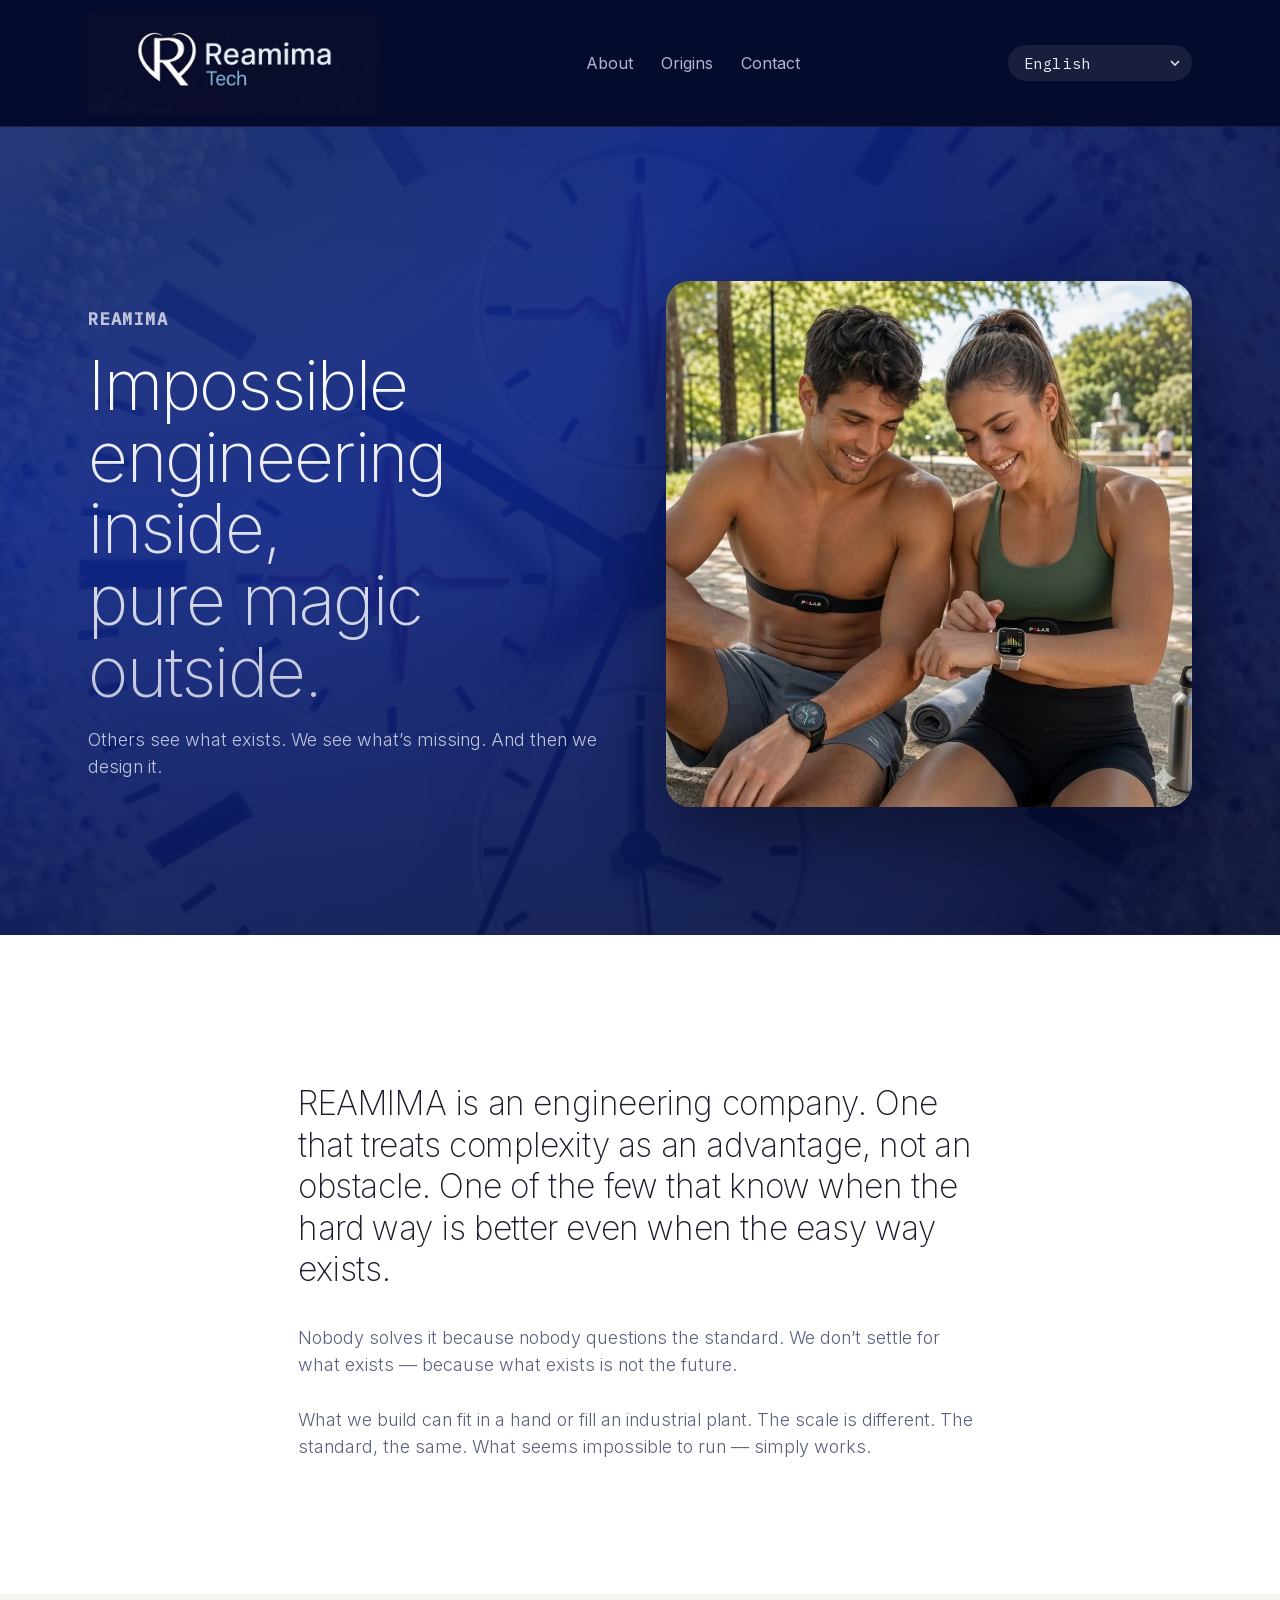
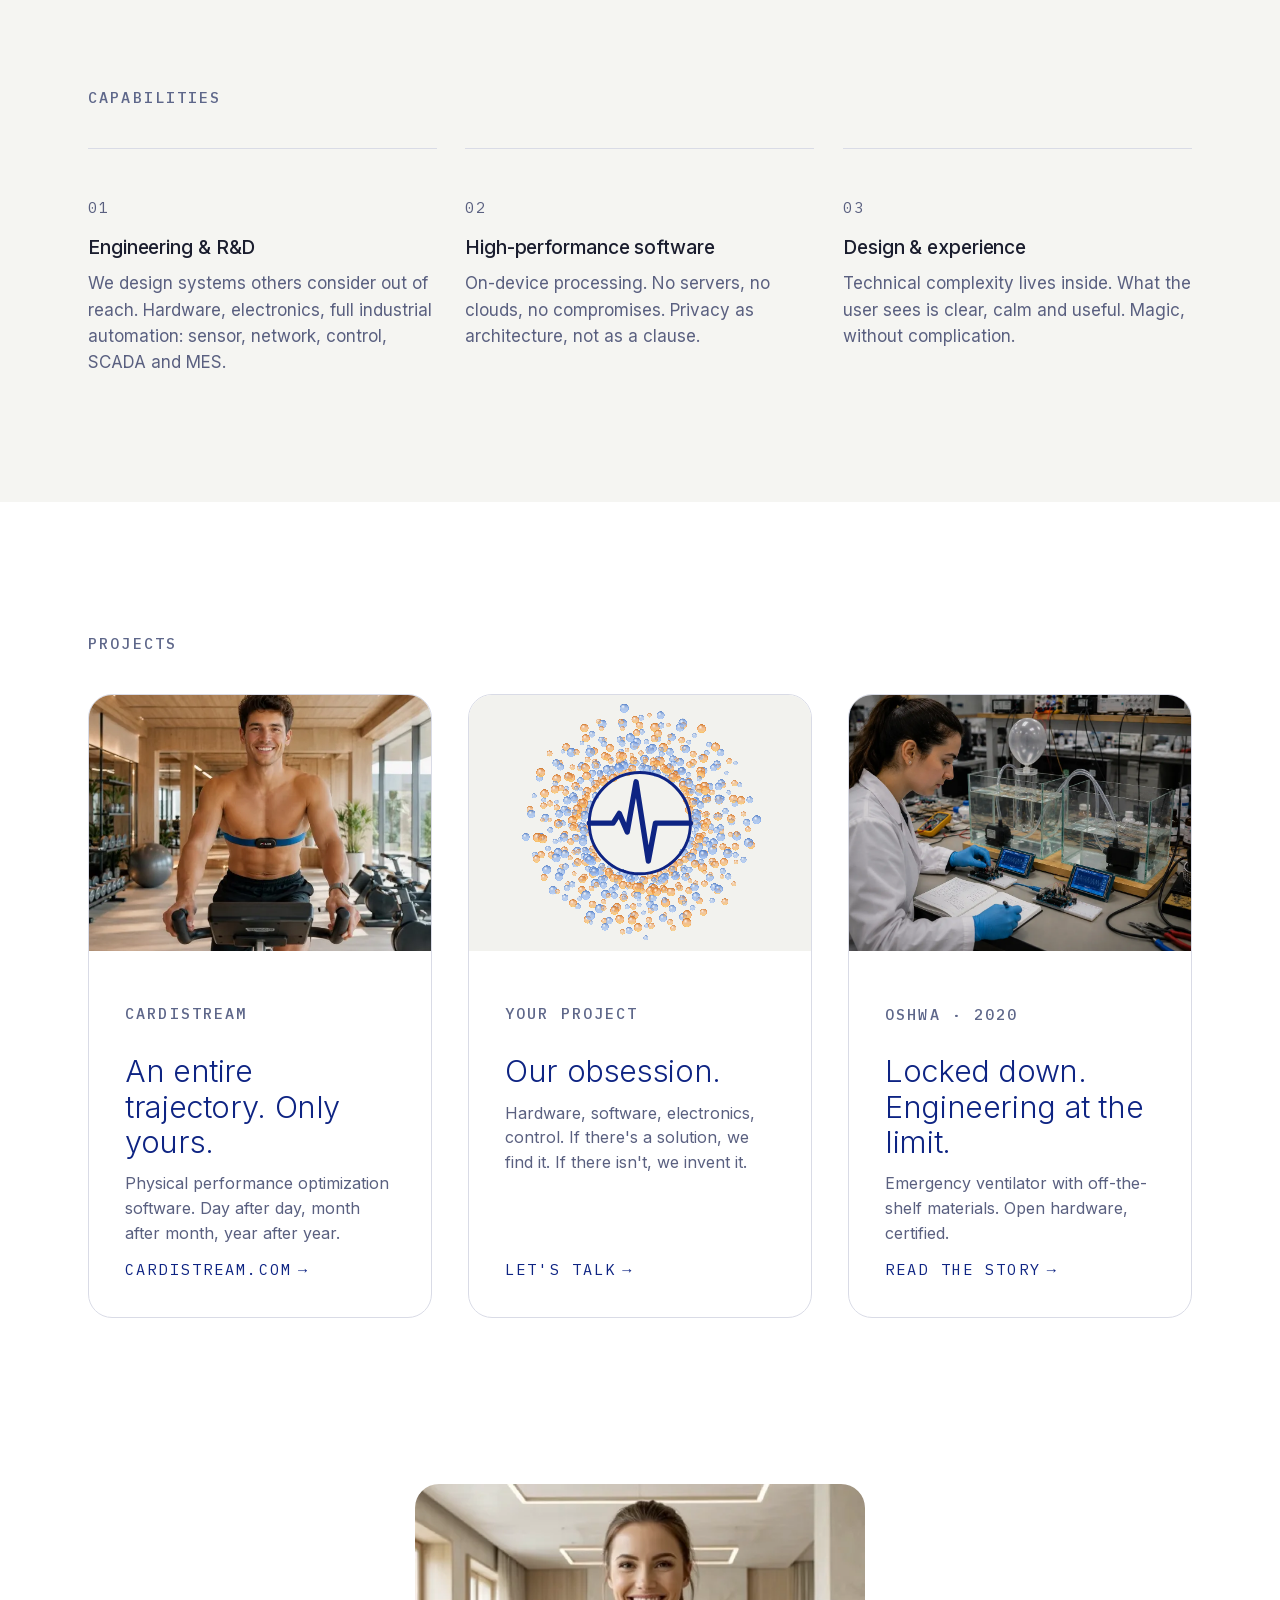
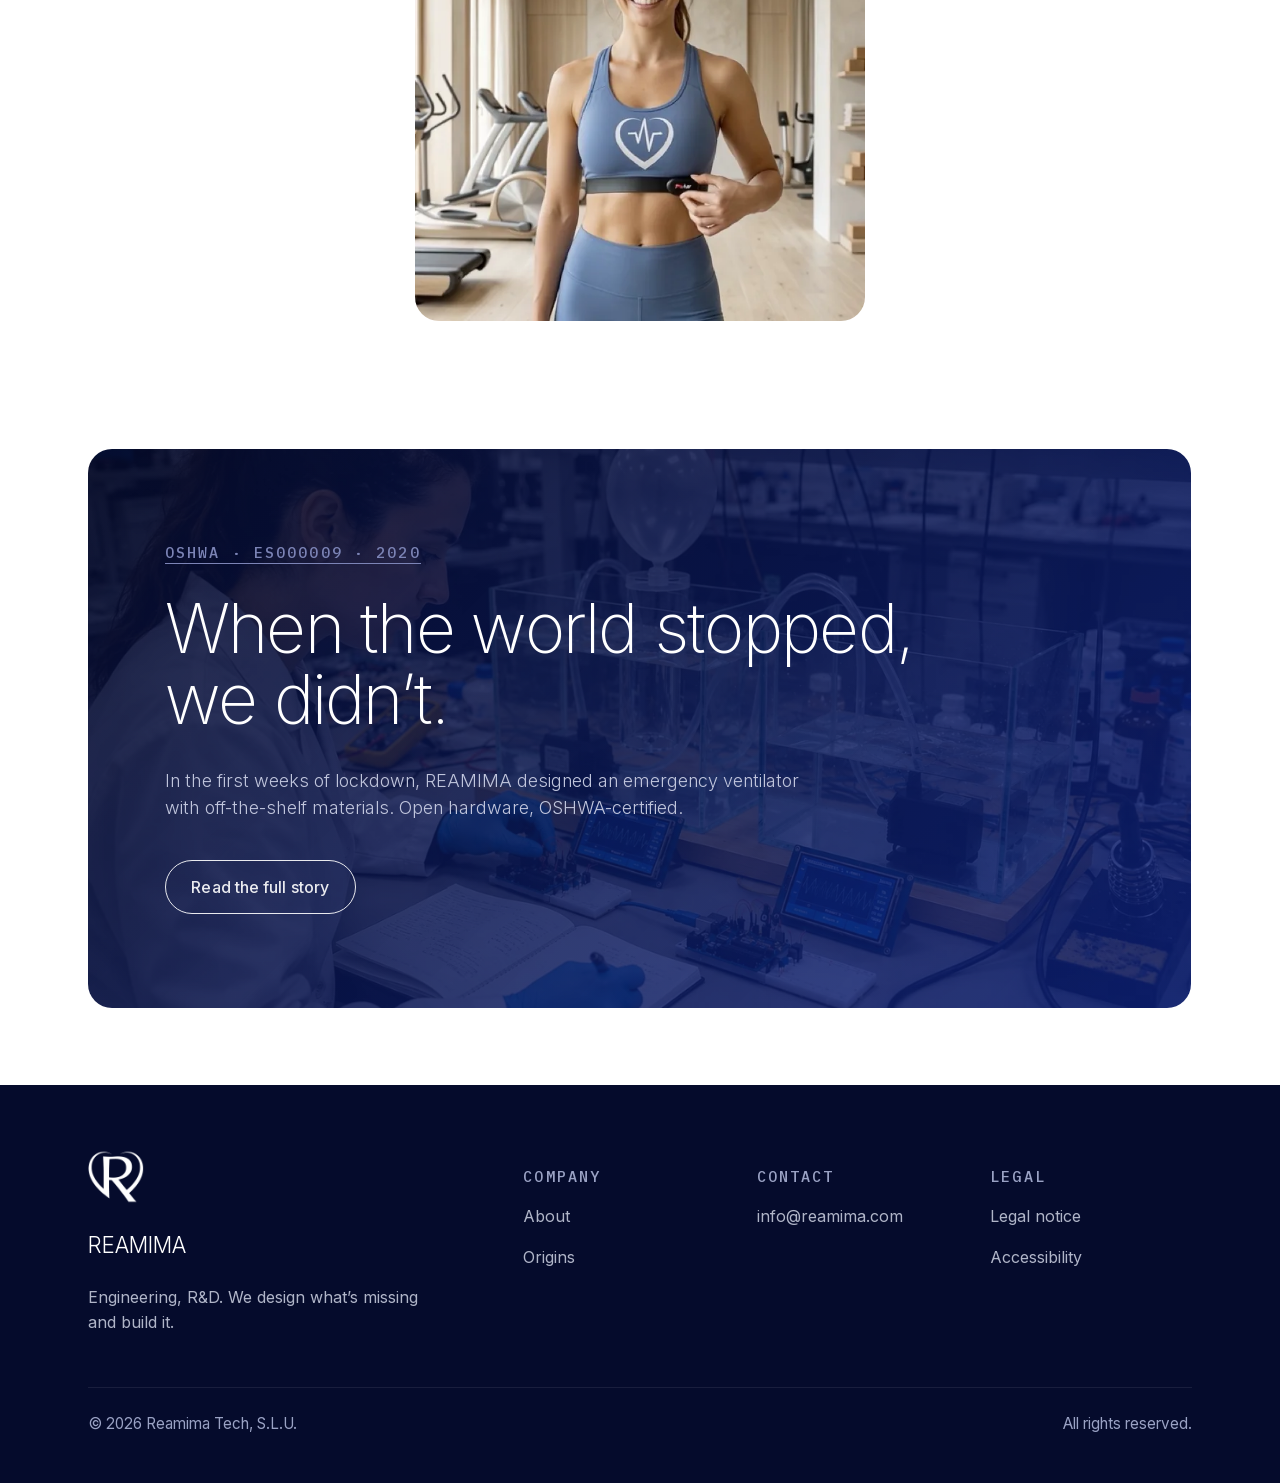
==== commit daad31ea: "OSHWA ES000009: datos estructurados en Orígenes, línea en llms.txt y enlace a la ficha en la home Co" ====
--- a/index.html
+++ b/index.html
@@ -277,7 +277,7 @@
 <section class="rm-section rm-section--paper rm-section--tight">
   <div class="rm-container">
     <div class="origins-callout rm-fade">
-      <p class="rm-eyebrow" style="margin-bottom: 28px;">OSHWA · 2020</p>
+      <p class="rm-eyebrow" style="margin-bottom: 28px;"><a href="https://certification.oshwa.org/es000009.html" target="_blank" rel="noopener" style="color:inherit;border-bottom:1px solid currentColor;">OSHWA · ES000009 · 2020</a></p>
       <h2 class="rm-display">
         <span data-lang="es">Cuando el mundo se detuvo,<br/>nosotros no.</span>
         <span data-lang="en">When the world stopped,<br/>we didn&rsquo;t.</span>
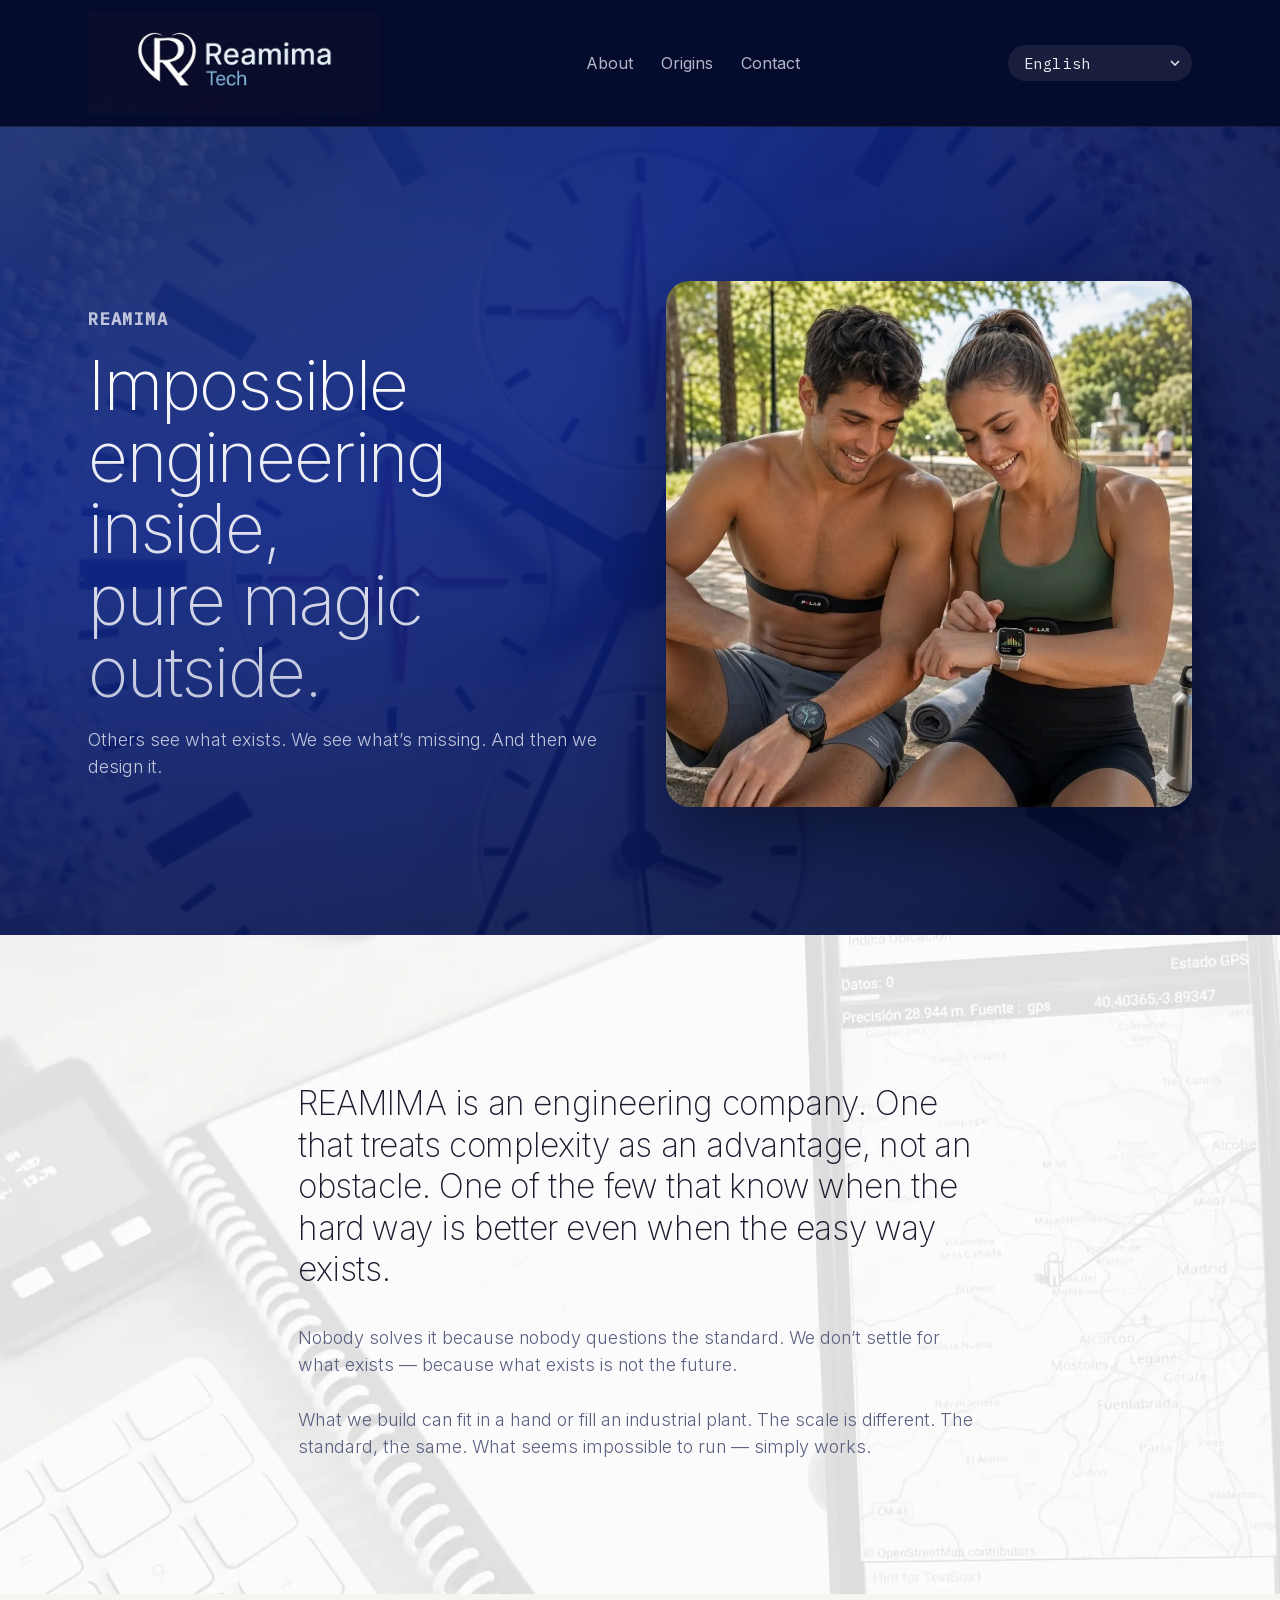
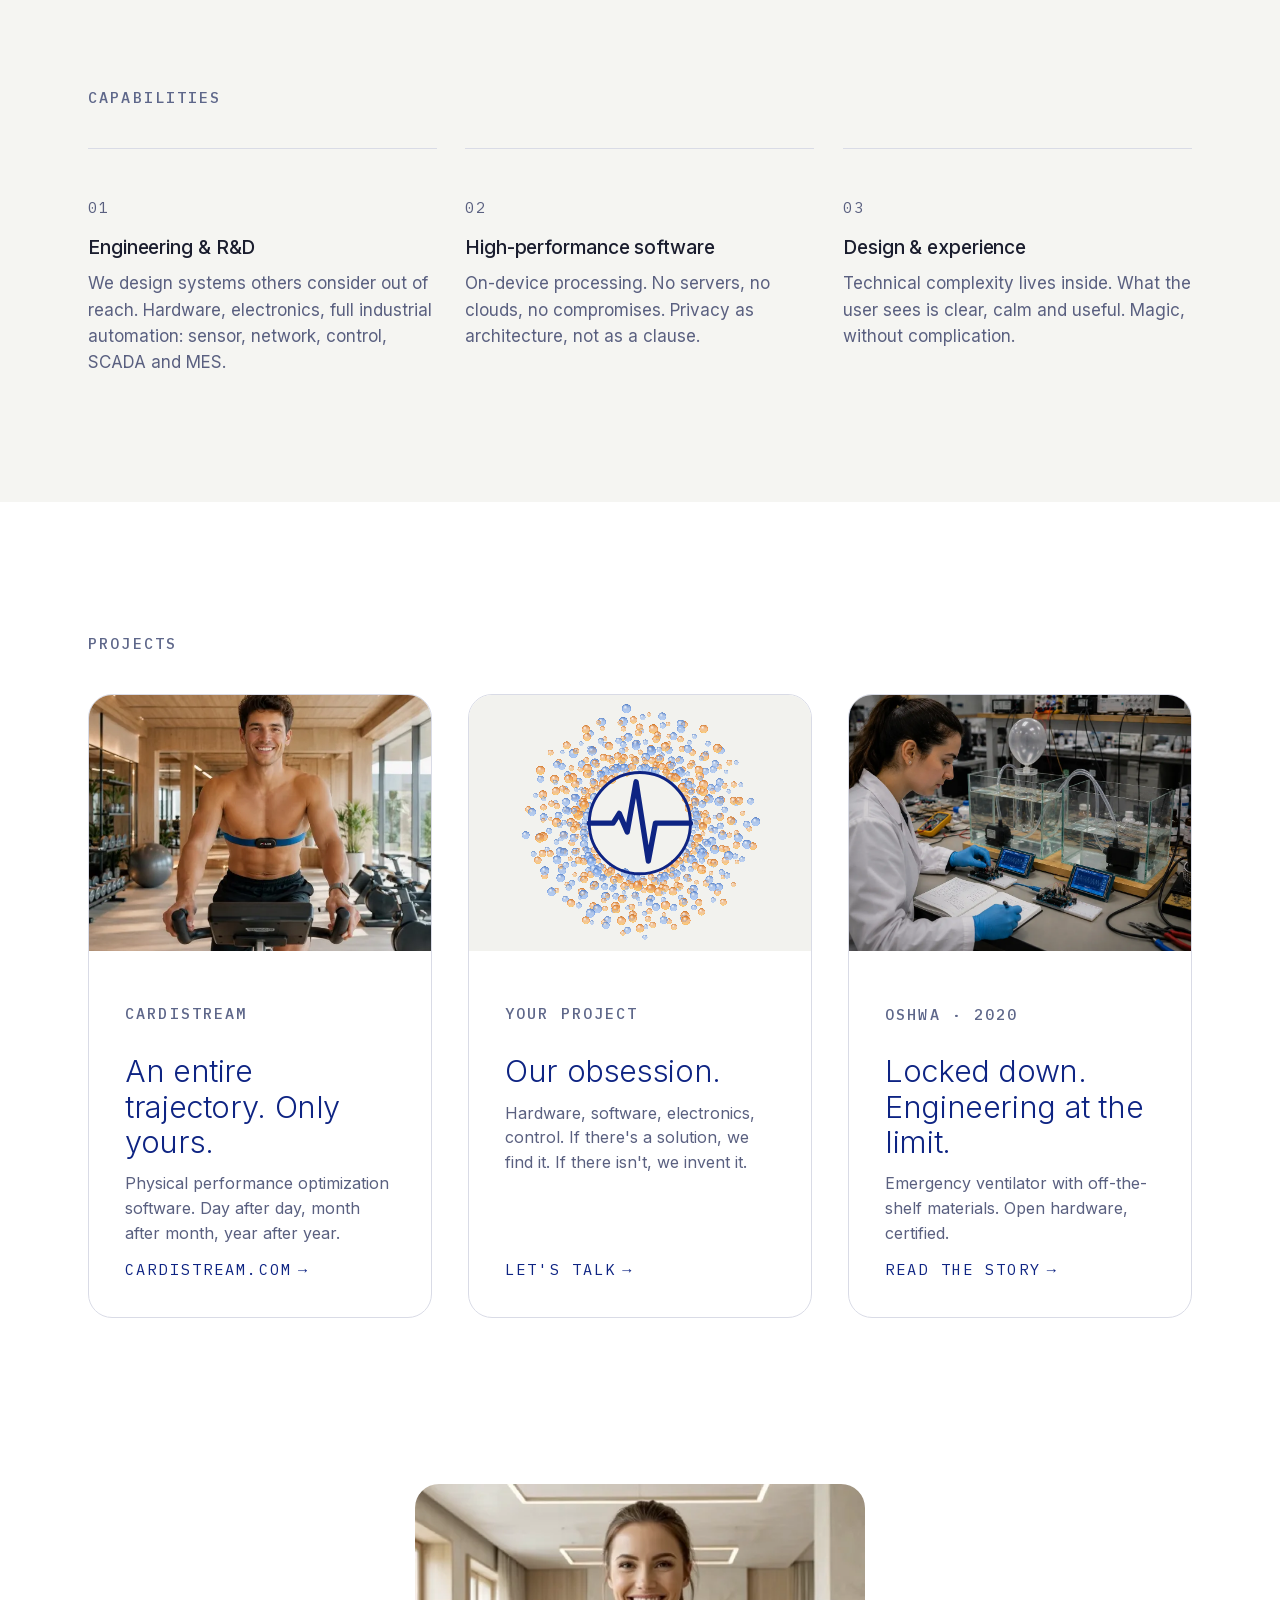
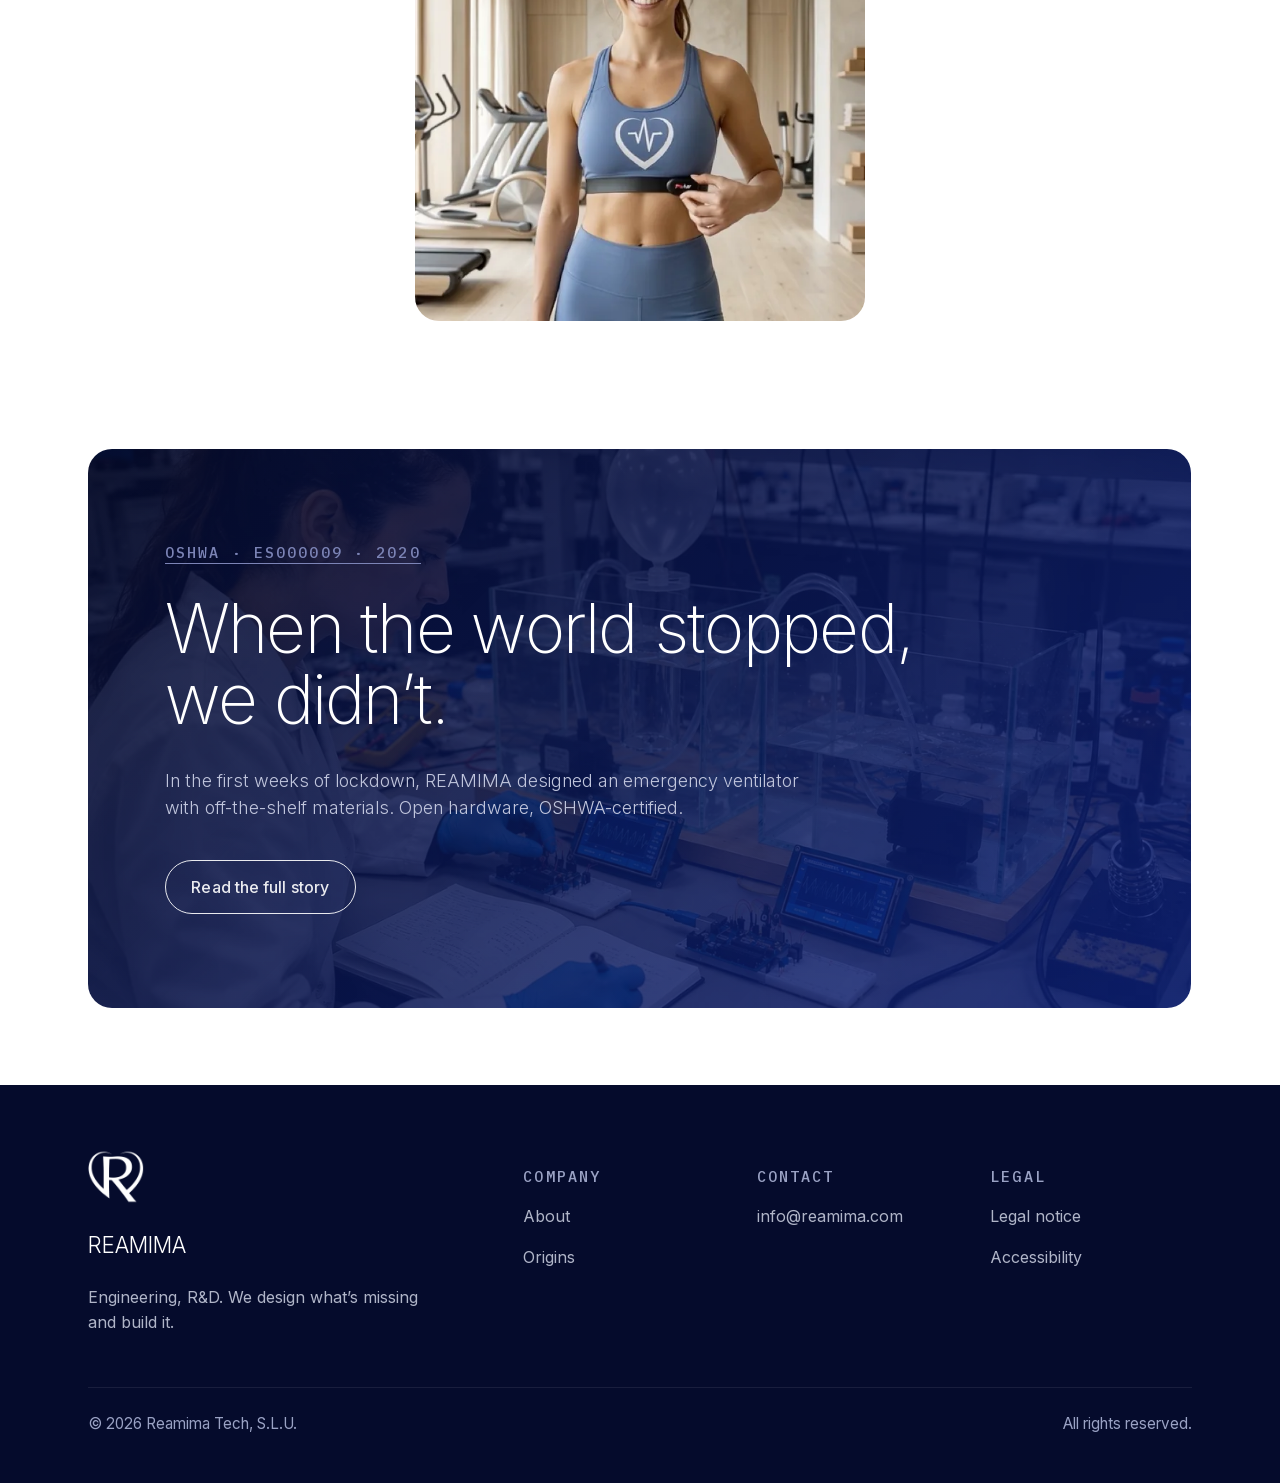
==== commit 237aaca6: "Inicio: foto propia casi blanca como fondo del bloque manifiesto Co-Authored-By: Claude Sonnet 5.5 <" ====
--- a/index.html
+++ b/index.html
@@ -68,6 +68,11 @@
     .hero-inicio .rm-hero__split { grid-template-columns: 1.0fr 1.0fr; }
   }
 
+  /* Manifiesto: foto propia (M5Stack, libreta, móvil) ya pasada a casi blanco en el propio WebP */
+  .manifiesto { position: relative; overflow: hidden;
+    background: #FFFFFF url('img/fondo-manifiesto.webp') center / cover no-repeat; }
+  .manifiesto > .rm-container { position: relative; }
+
   .pillars { display: grid; gap: 28px; grid-template-columns: 1fr; }
   @media (min-width: 760px) { .pillars { grid-template-columns: repeat(3, 1fr); } }
   .pillar { padding: 32px 0; border-top: 1px solid var(--rm-line); }
@@ -141,7 +146,7 @@
 </section>
 
 <!-- ========================== MANIFIESTO ========================== -->
-<section class="rm-section rm-section--paper">
+<section class="rm-section rm-section--paper manifiesto">
   <div class="rm-container rm-narrow rm-stack-lg">
     <p class="rm-quote rm-fade rm-fade--d1">
       <span data-lang="es">REAMIMA es una ingeniería. Una que trata la complejidad como ventaja, no como obstáculo. De las pocas que saben cuándo es mejor lo difícil, aunque lo fácil exista.</span>
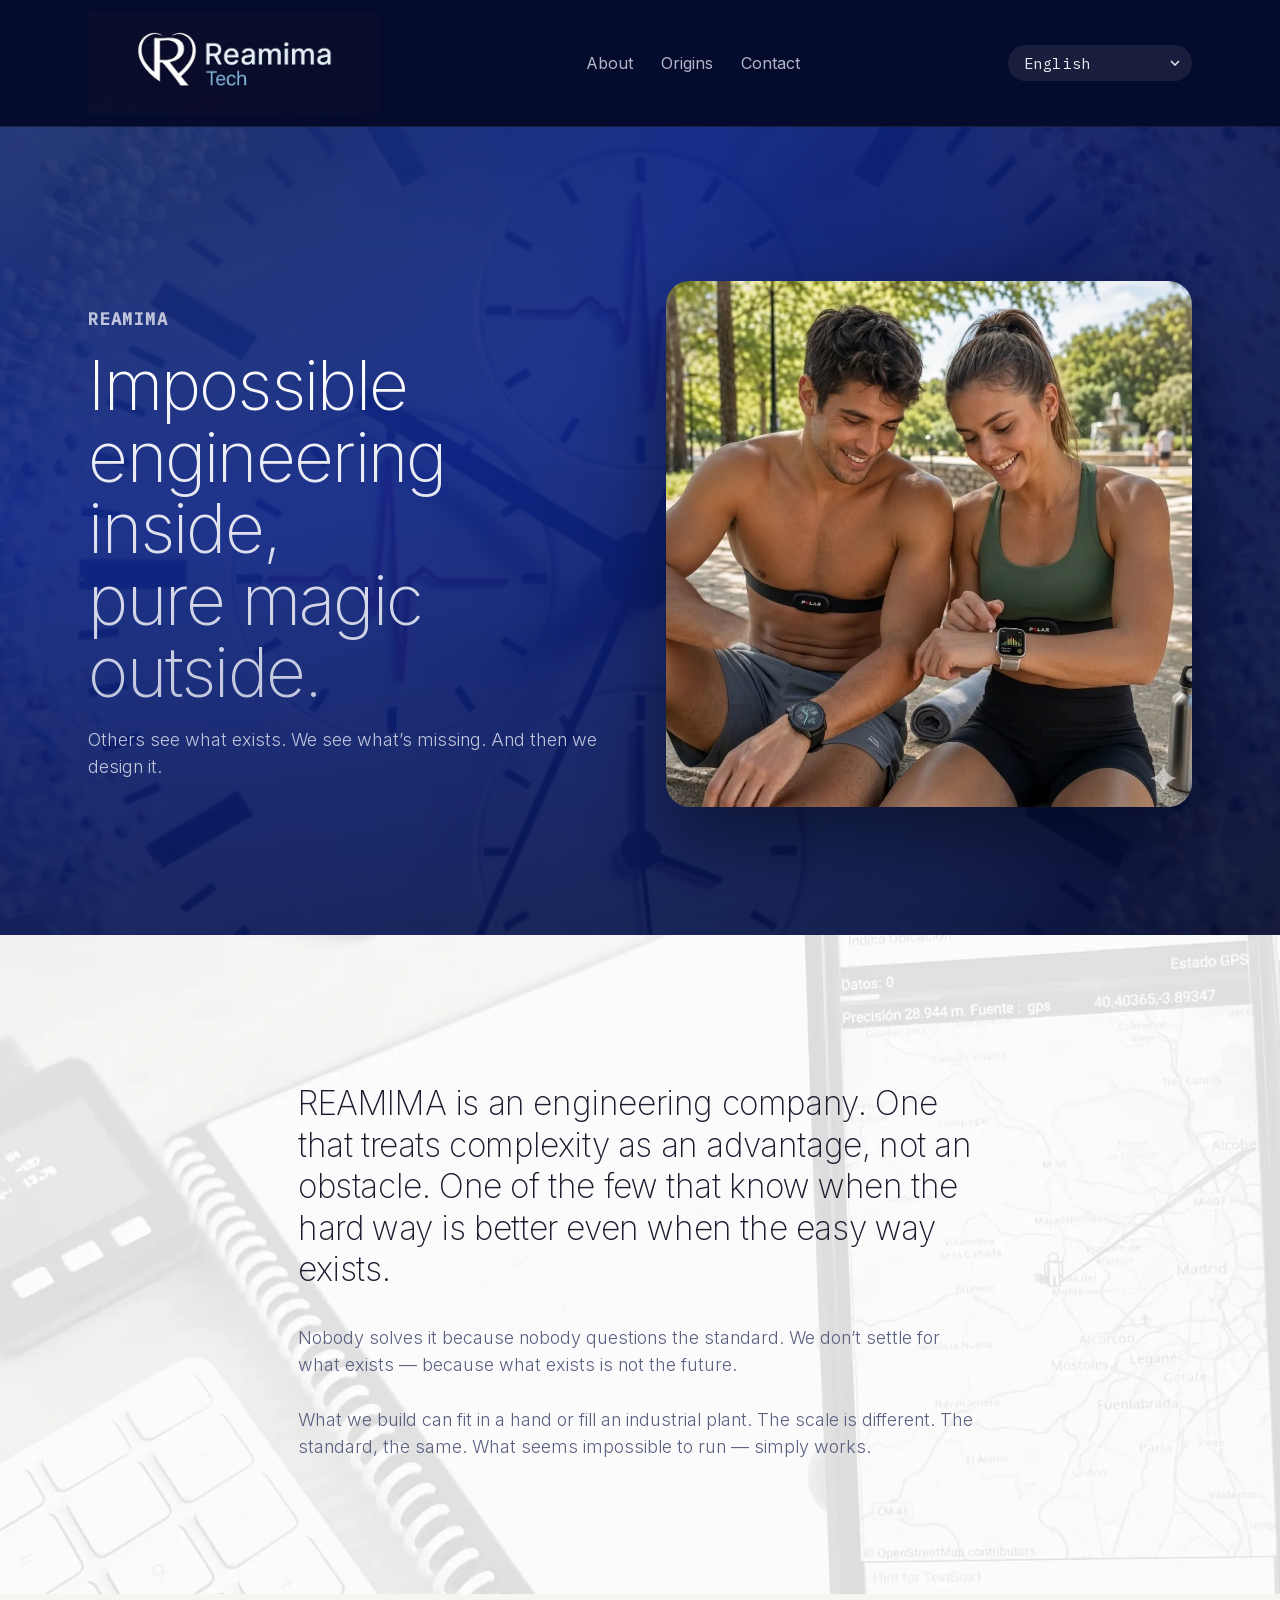
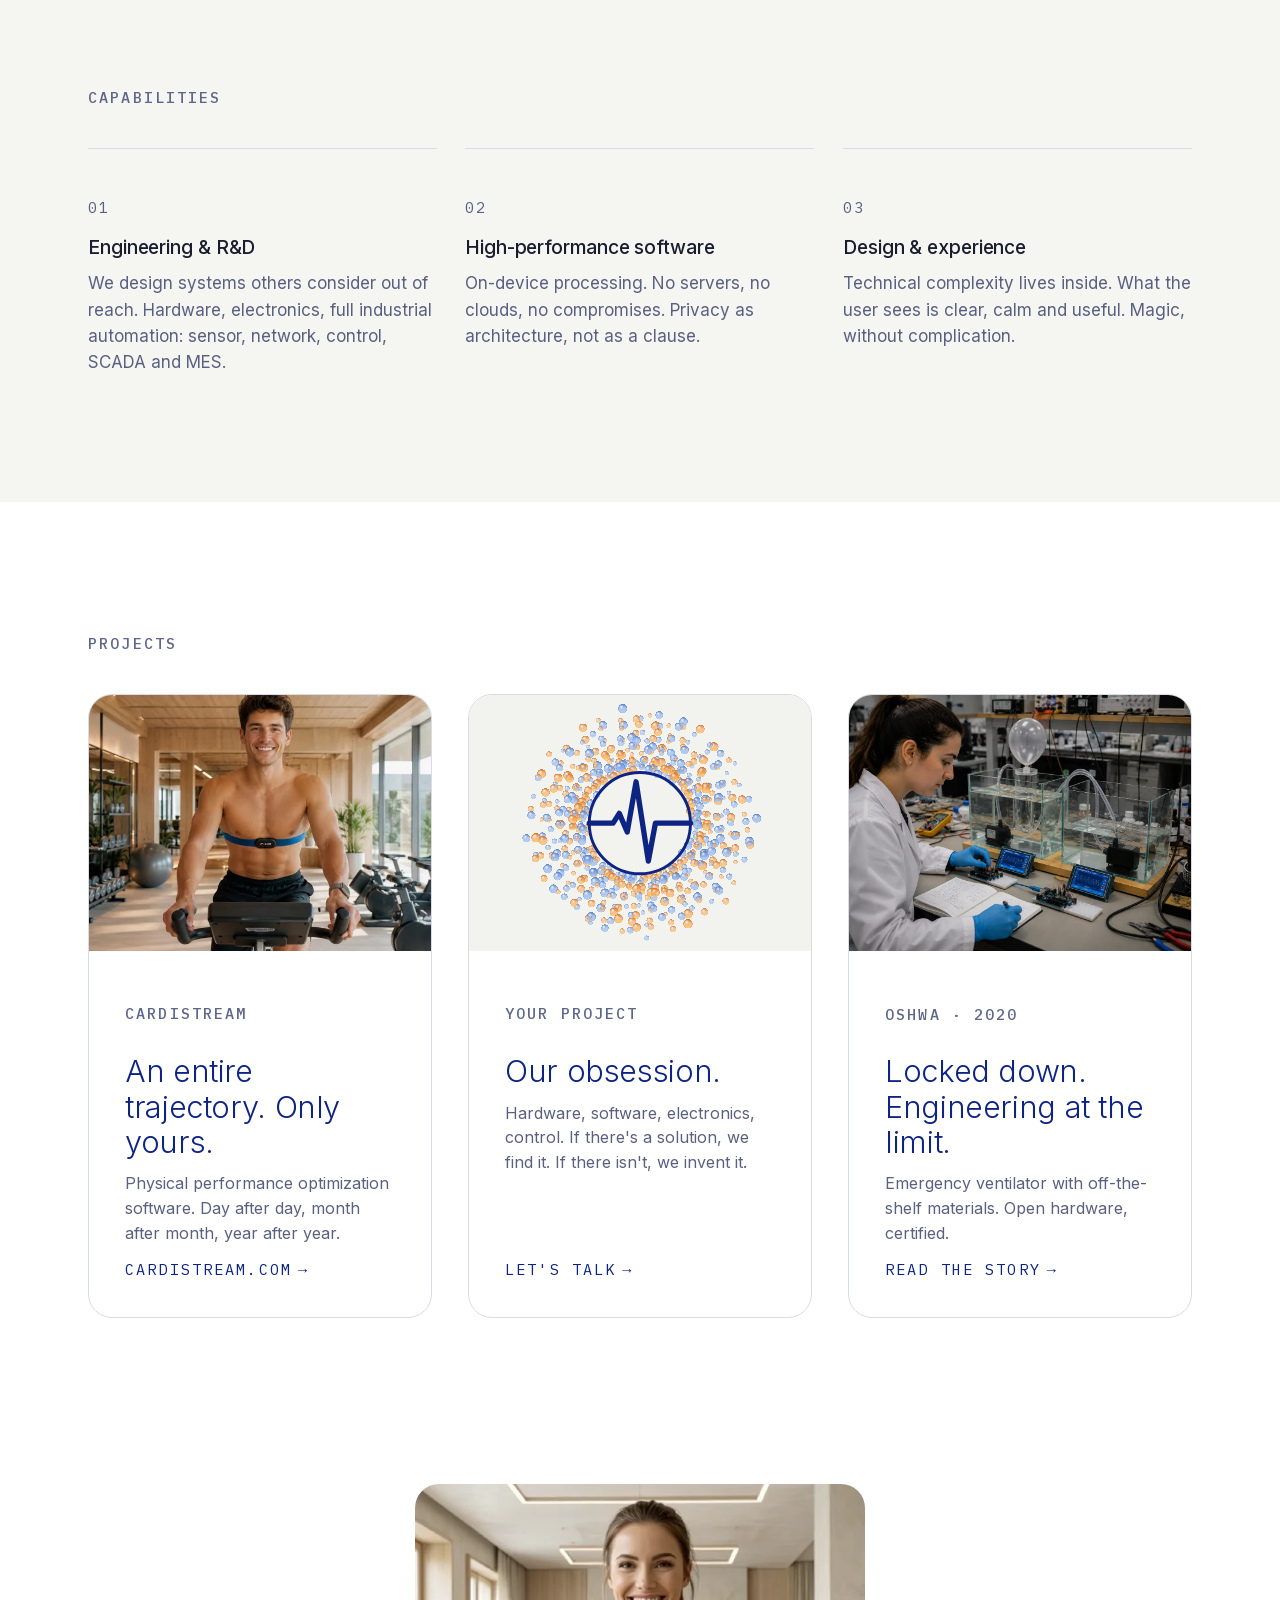
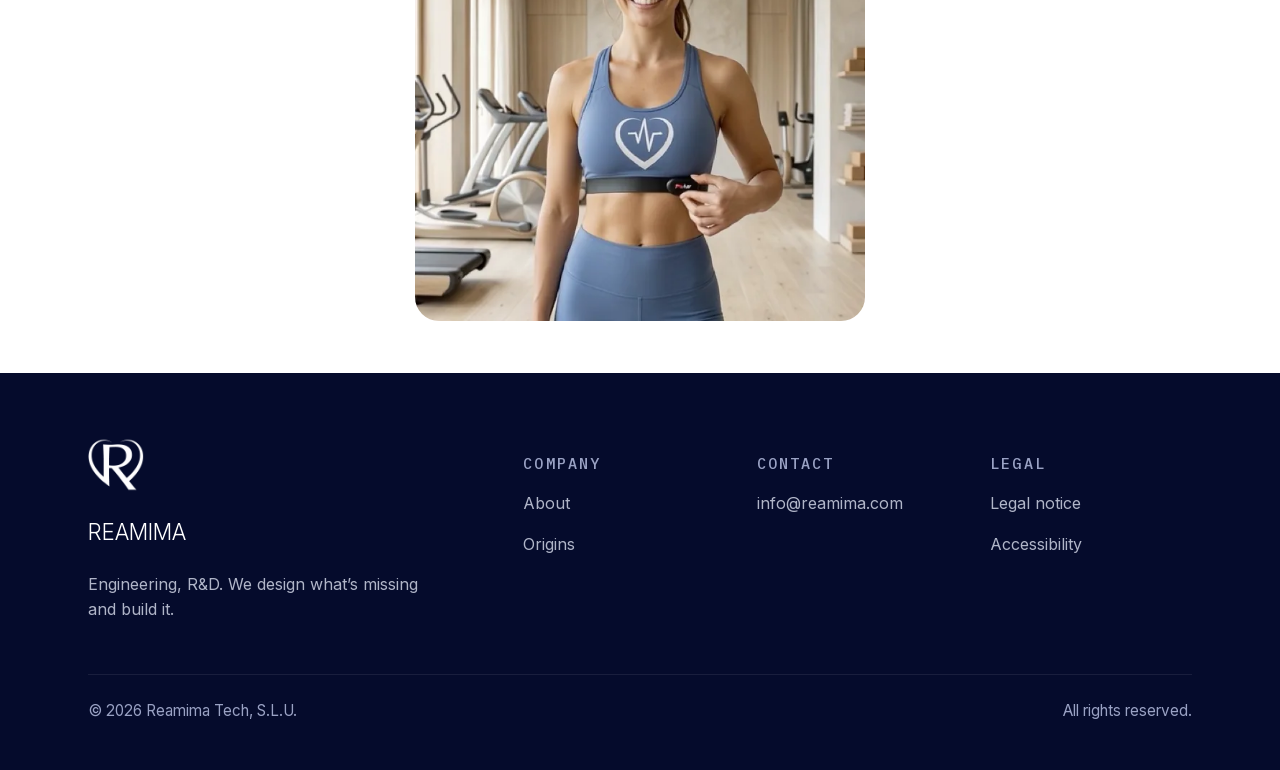
==== commit e97f0f39: "Inicio: se quita el bloque grande del respirador; queda la tarjeta Confinados Co-Authored-By: Claude" ====
--- a/index.html
+++ b/index.html
@@ -84,18 +84,6 @@
     border-top: 1px solid var(--rm-line);
     border-bottom: 1px solid var(--rm-line);
   }
-  .origins-callout {
-    background:
-      linear-gradient(135deg, rgba(5,11,44,.86) 0%, rgba(14,36,131,.78) 100%),
-      url('img/1_reamima_Concepto_2.webp') center/cover no-repeat;
-    color: #fff;
-    border-radius: var(--rm-radius-lg);
-    padding: clamp(40px, 6vw, 88px);
-    overflow: hidden;
-    position: relative;
-  }
-  .origins-callout .rm-display { font-weight: 200; max-width: 18ch; }
-  .origins-callout .rm-eyebrow { color: #7C84B6; } /* fondo oscuro: valor original */
 </style>
 <script src="i18n.js"></script>
 <script src="isostream-anim.js" defer></script>
@@ -278,29 +266,6 @@
   </div>
 </section>
 
-<!-- ========================== ORÍGENES (CALLOUT) ========================== -->
-<section class="rm-section rm-section--paper rm-section--tight">
-  <div class="rm-container">
-    <div class="origins-callout rm-fade">
-      <p class="rm-eyebrow" style="margin-bottom: 28px;"><a href="https://certification.oshwa.org/es000009.html" target="_blank" rel="noopener" style="color:inherit;border-bottom:1px solid currentColor;">OSHWA · ES000009 · 2020</a></p>
-      <h2 class="rm-display">
-        <span data-lang="es">Cuando el mundo se detuvo,<br/>nosotros no.</span>
-        <span data-lang="en">When the world stopped,<br/>we didn&rsquo;t.</span>
-      </h2>
-      <p class="rm-lead" style="margin-top: 2rem; max-width: 60ch; color: #C0C5DC;">
-        <span data-lang="es">En las primeras semanas del confinamiento, REAMIMA diseñó un respirador de emergencia con materiales de almacén. Hardware abierto, certificado por OSHWA.</span>
-        <span data-lang="en">In the first weeks of lockdown, REAMIMA designed an emergency ventilator with off-the-shelf materials. Open hardware, OSHWA-certified.</span>
-      </p>
-      <p style="margin-top: 2.4rem;">
-        <a href="/origenes" class="rm-btn rm-btn--ghost">
-          <span data-lang="es">Leer la historia completa</span>
-          <span data-lang="en">Read the full story</span>
-        </a>
-      </p>
-    </div>
-  </div>
-</section>
-
 <!-- ========================== FOOTER ========================== -->
 </main>
 
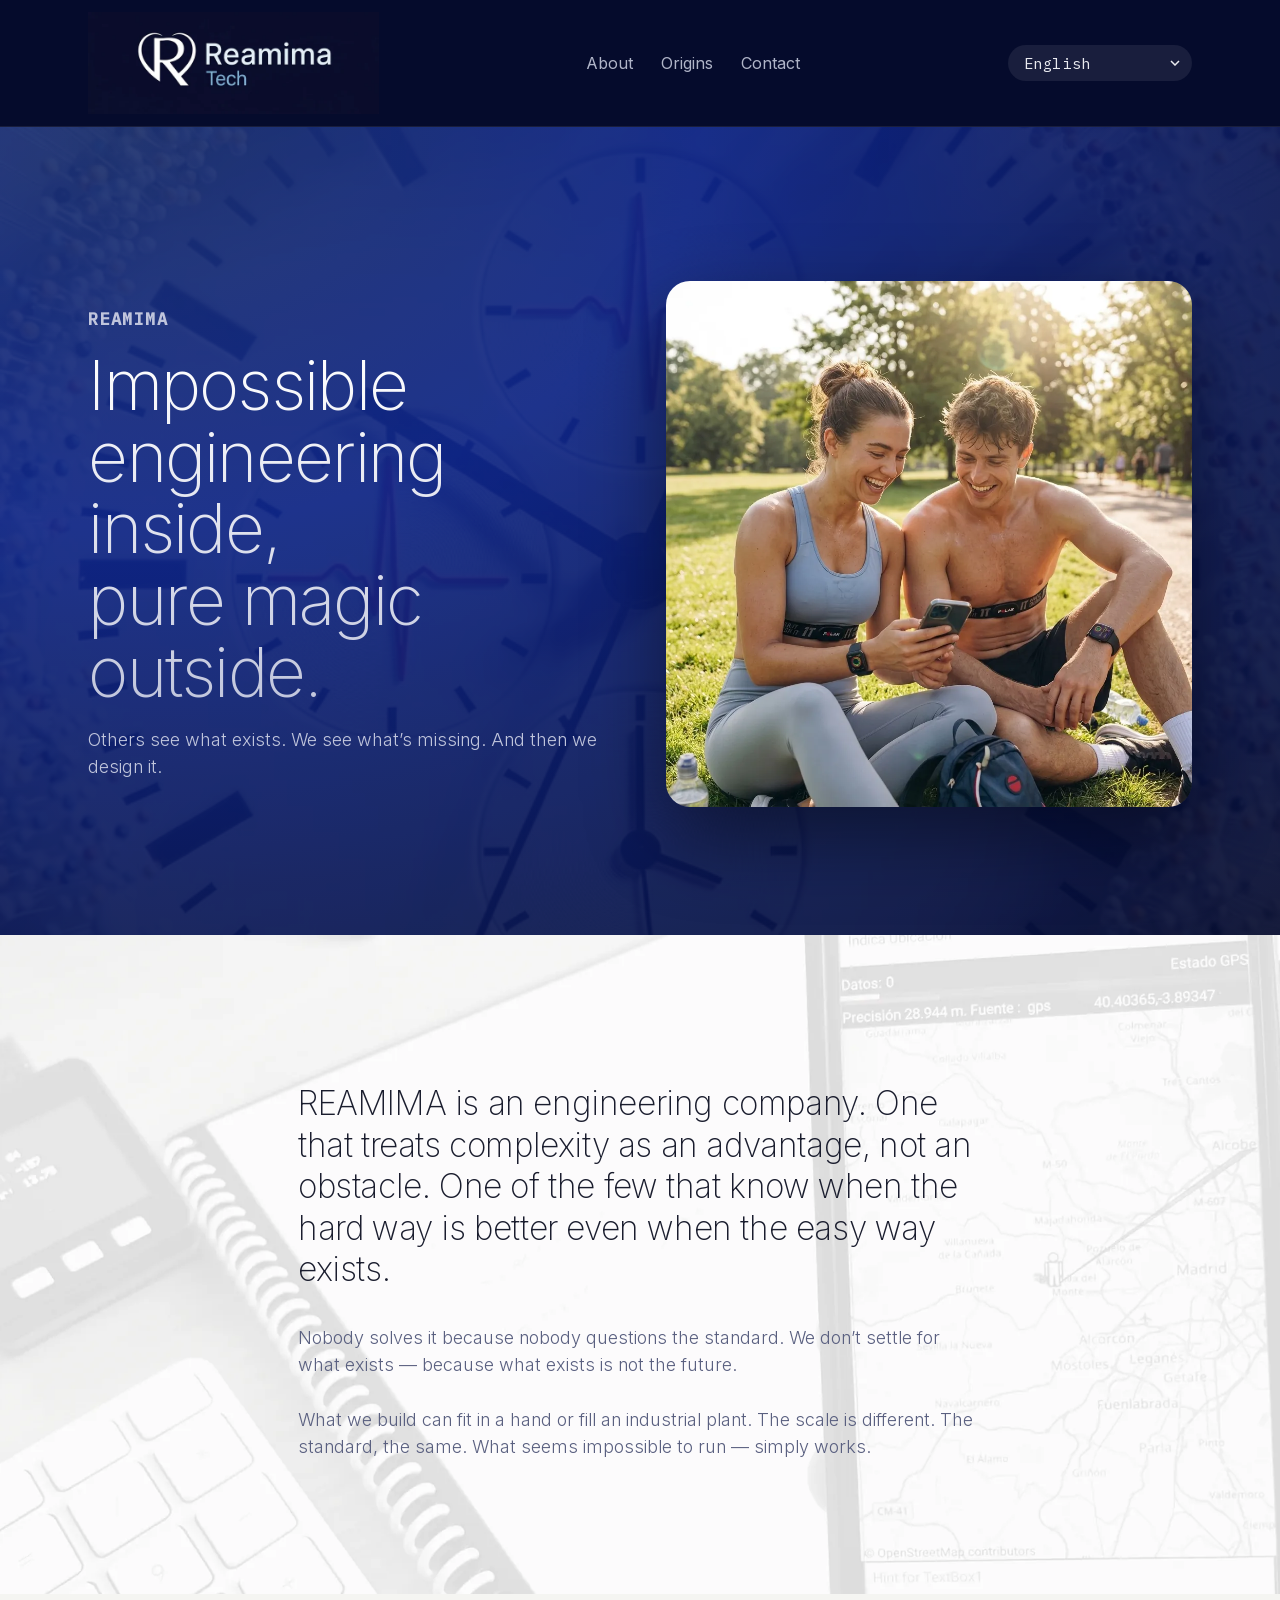
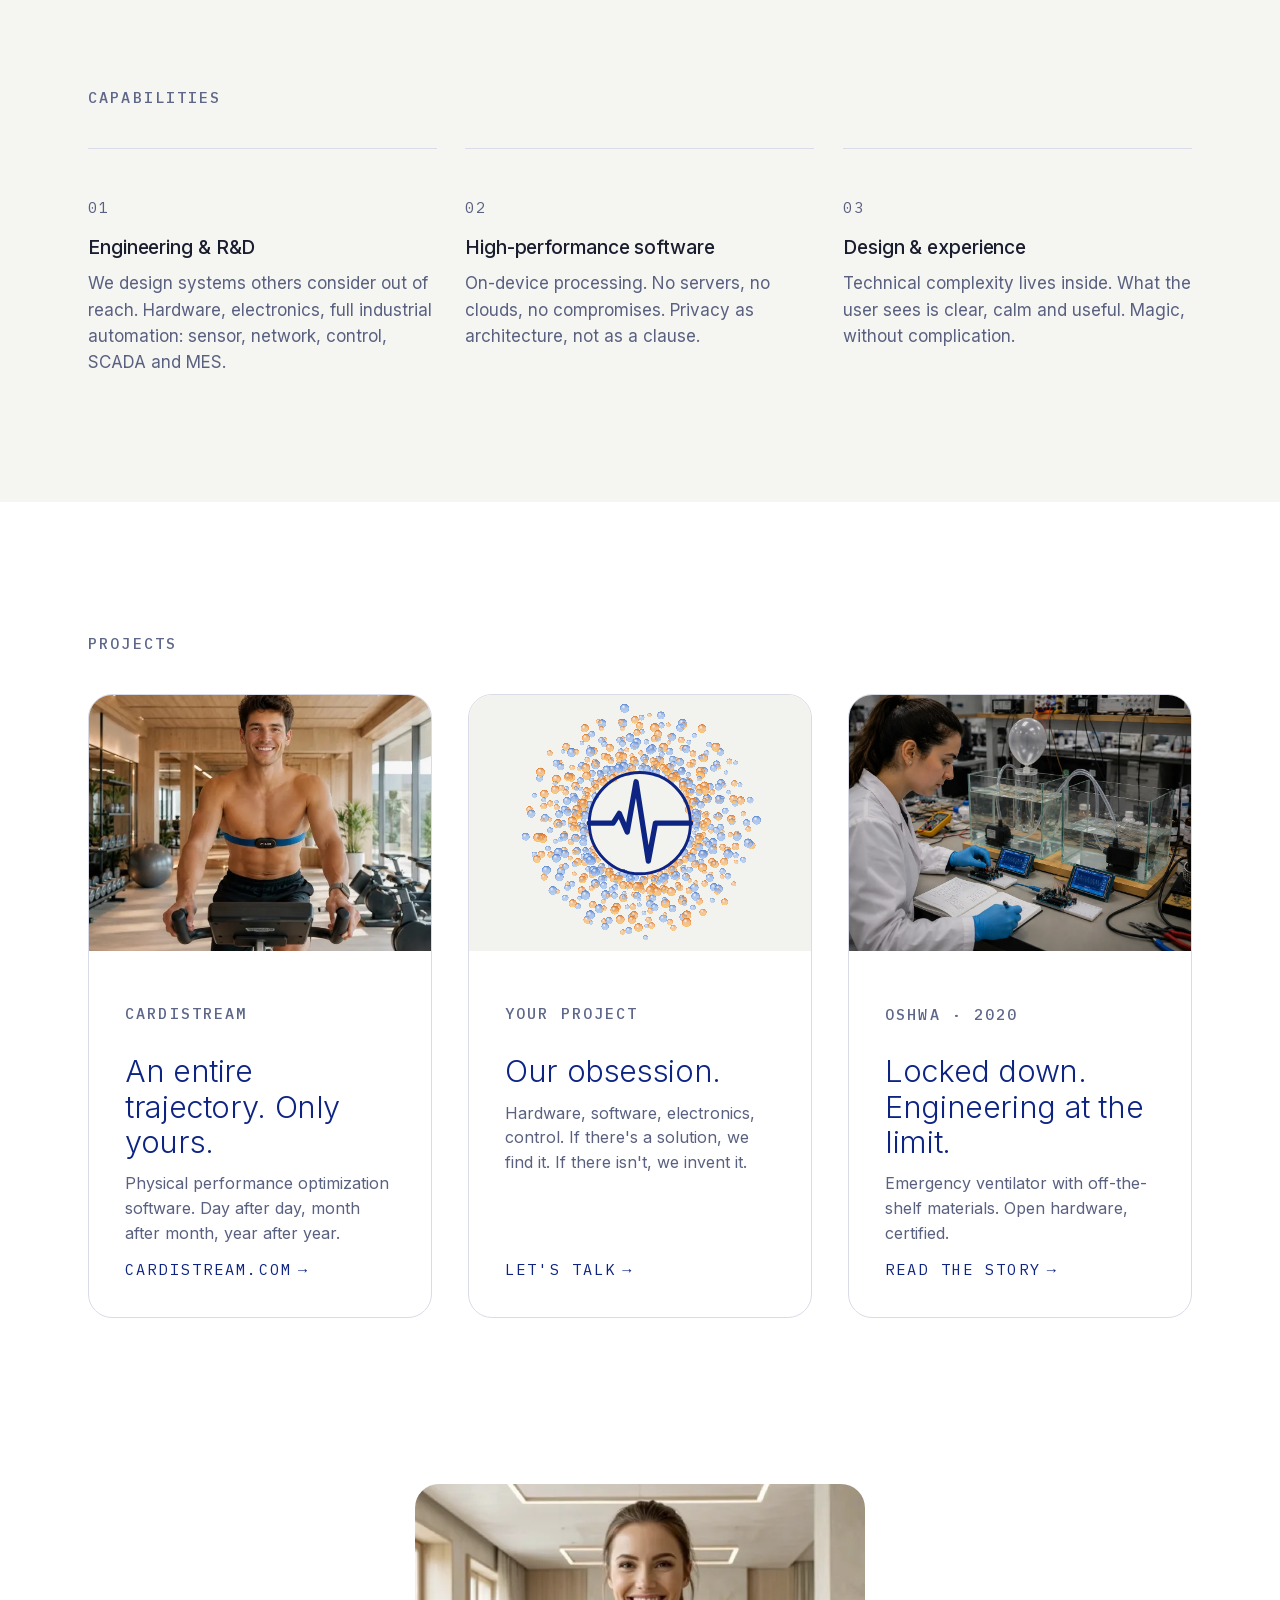
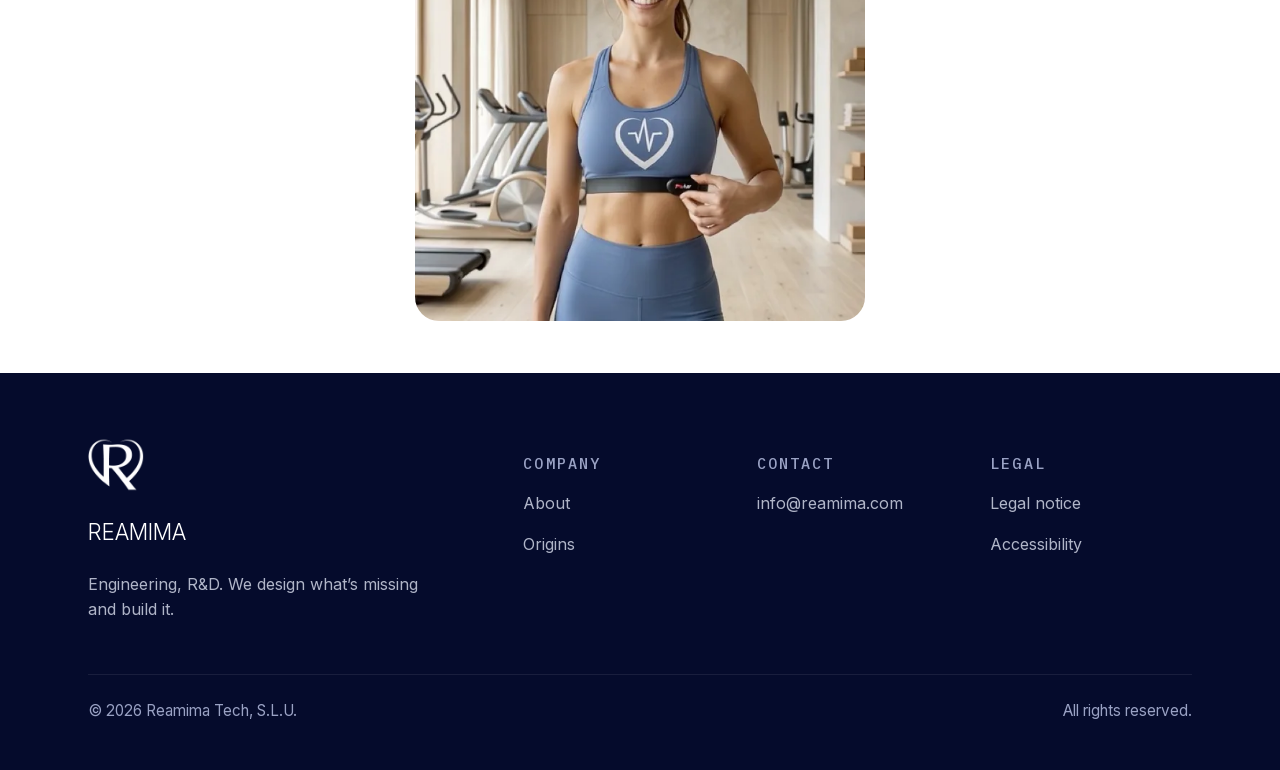
==== commit 2f255cb5: "Inicio: nueva imagen del hero (chicos descansando), WebP 1024×1024; se retira la anterior Co-Authore" ====
--- a/index.html
+++ b/index.html
@@ -27,7 +27,7 @@
 <link rel="apple-touch-icon" href="favicon/apple-touch-icon.png">
 <meta name="theme-color" content="#050B2C">
 <link rel="preload" href="fonts/inter-200-800-latin.woff2" as="font" type="font/woff2" crossorigin>
-<link rel="preload" href="img/1_descanso.webp" as="image" fetchpriority="high">
+<link rel="preload" href="img/1_chicos_descansando.webp" as="image" fetchpriority="high">
 <link rel="stylesheet" href="_design-system.css">
 <style>
   /* Estilos específicos de la página Inicio */
@@ -127,7 +127,7 @@
         </p>
       </div>
       <figure class="rm-hero__media" style="margin:0;">
-        <img decoding="async" width="1024" height="1024" src="img/1_descanso.webp" alt="" loading="eager" fetchpriority="high" style="object-fit:cover; object-position: center;" />
+        <img decoding="async" width="1024" height="1024" src="img/1_chicos_descansando.webp" alt="" loading="eager" fetchpriority="high" style="object-fit:cover; object-position: center;" />
       </figure>
     </div>
   </div>
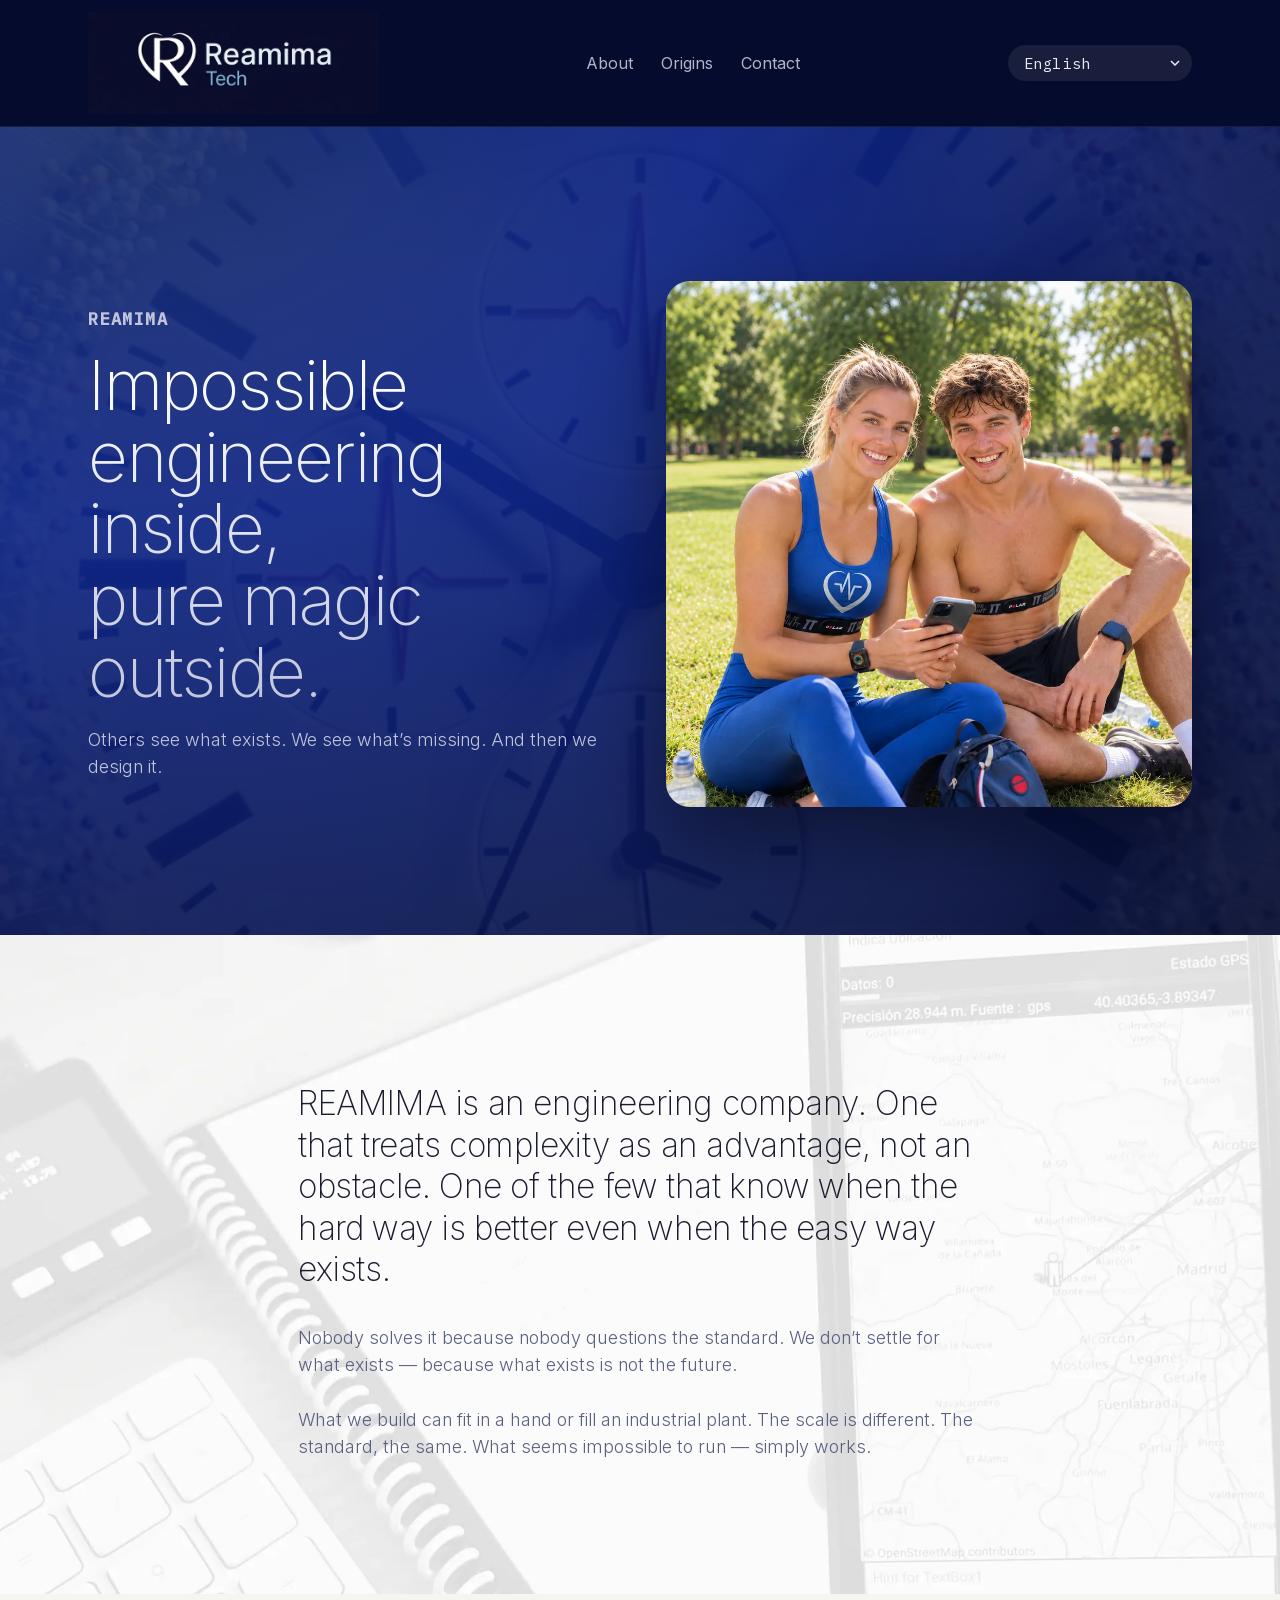
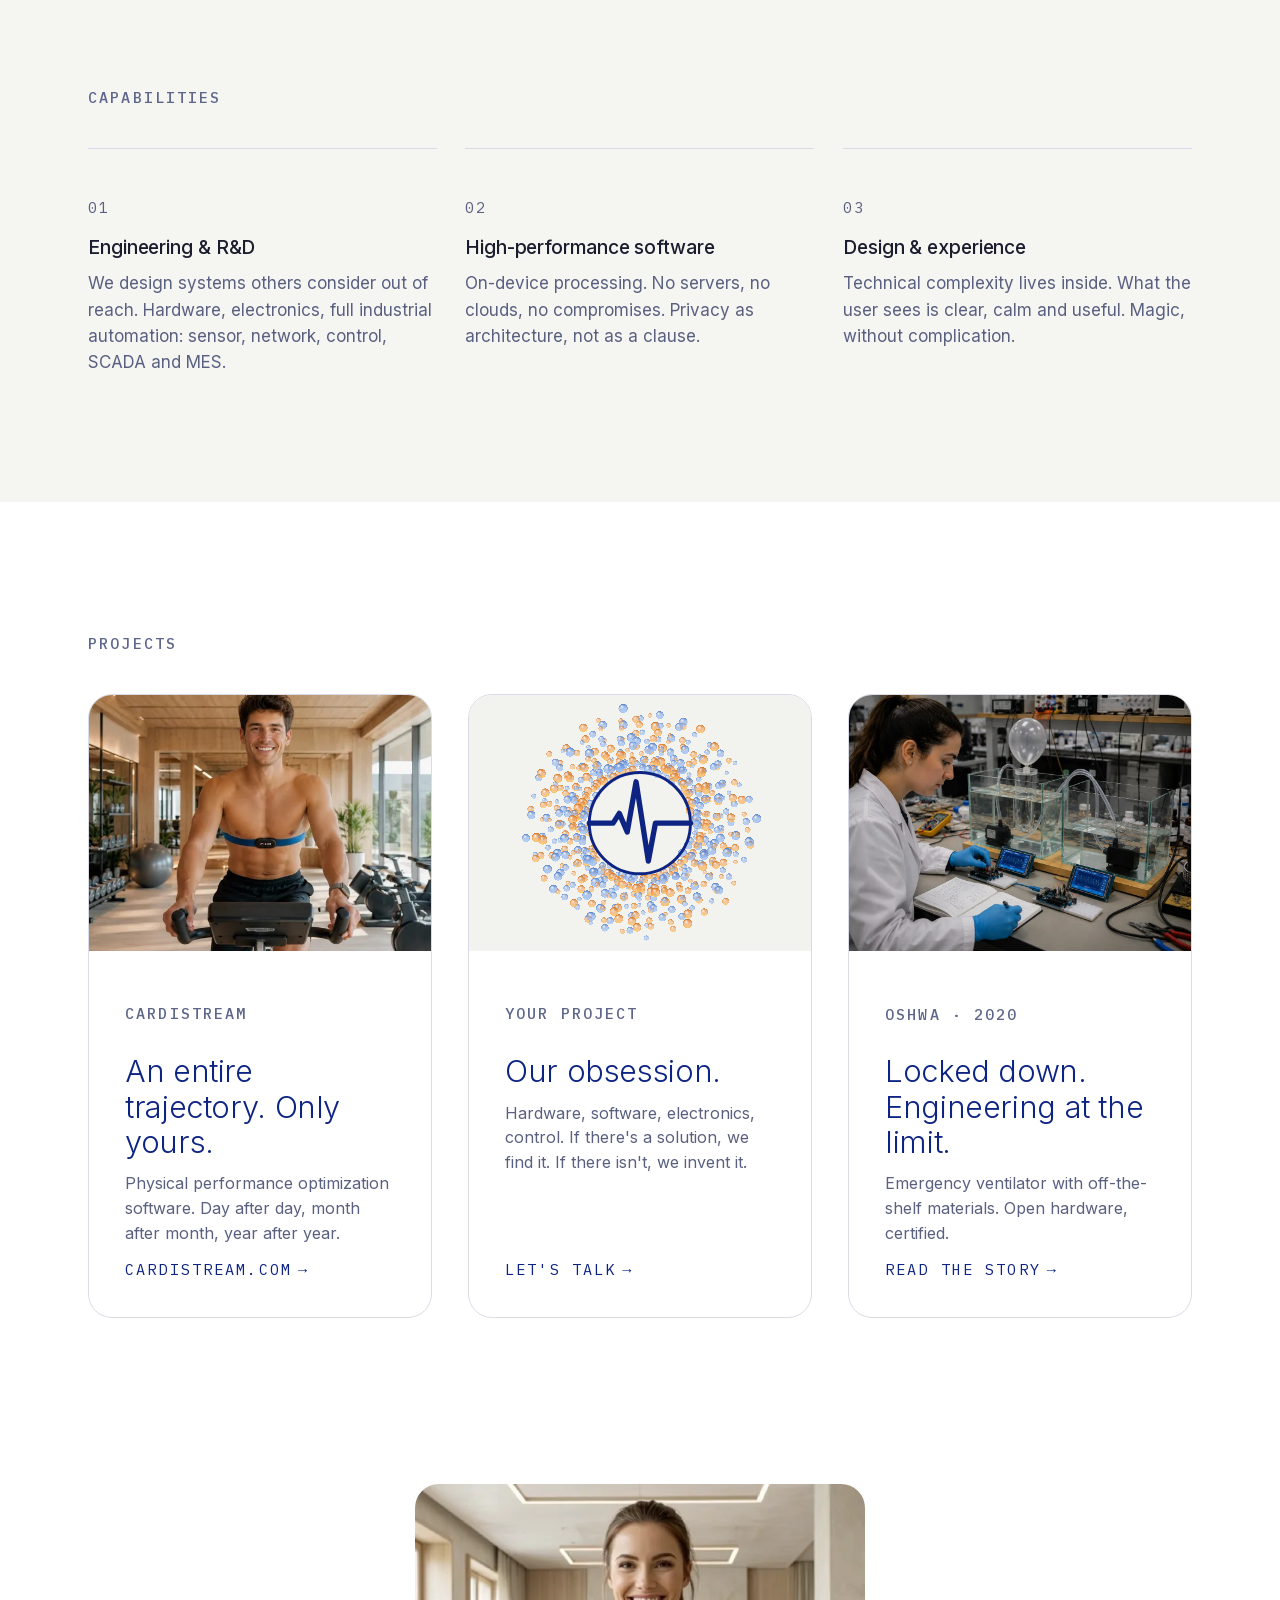
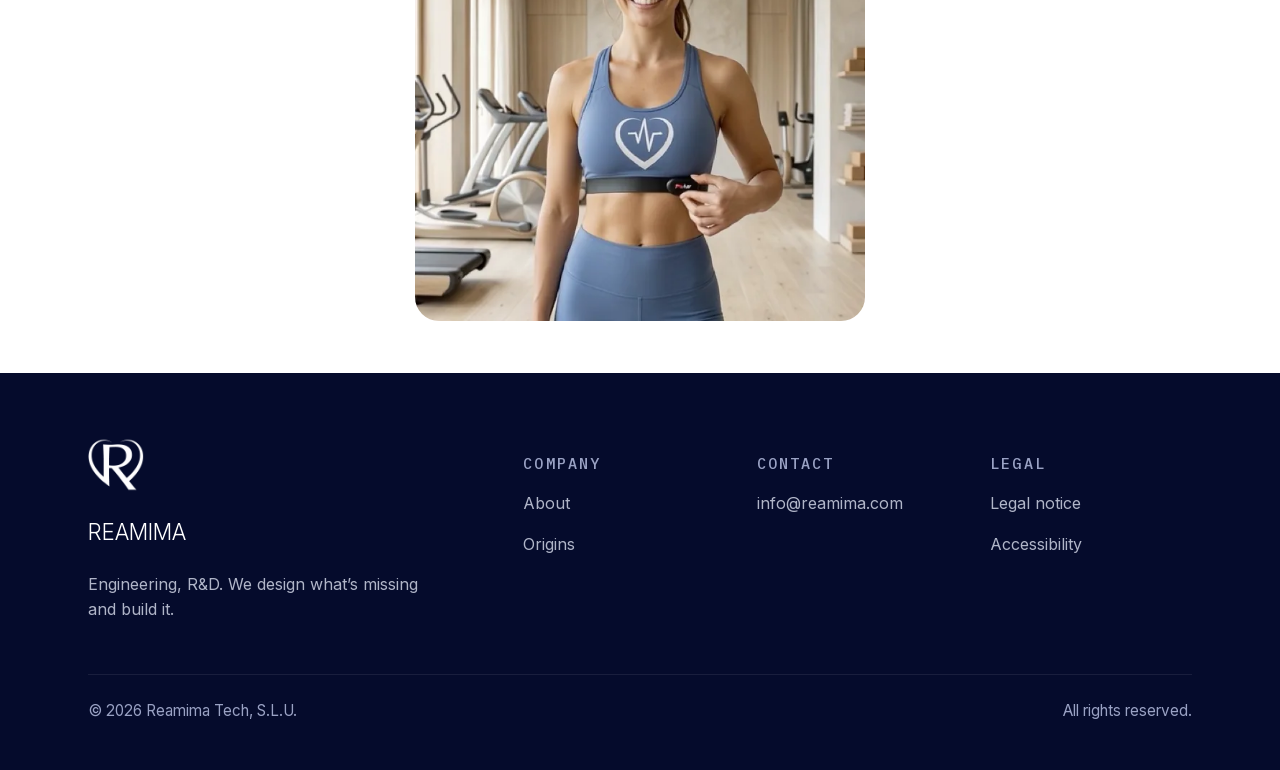
==== commit c2ab0fb9: "Inicio: imagen del hero cambiada a pareja entrenando en el parque (WebP 1024×1024) Co-Authored-By: C" ====
--- a/index.html
+++ b/index.html
@@ -27,7 +27,7 @@
 <link rel="apple-touch-icon" href="favicon/apple-touch-icon.png">
 <meta name="theme-color" content="#050B2C">
 <link rel="preload" href="fonts/inter-200-800-latin.woff2" as="font" type="font/woff2" crossorigin>
-<link rel="preload" href="img/1_chicos_descansando.webp" as="image" fetchpriority="high">
+<link rel="preload" href="img/1_pareja_entrenando.webp" as="image" fetchpriority="high">
 <link rel="stylesheet" href="_design-system.css">
 <style>
   /* Estilos específicos de la página Inicio */
@@ -127,7 +127,7 @@
         </p>
       </div>
       <figure class="rm-hero__media" style="margin:0;">
-        <img decoding="async" width="1024" height="1024" src="img/1_chicos_descansando.webp" alt="" loading="eager" fetchpriority="high" style="object-fit:cover; object-position: center;" />
+        <img decoding="async" width="1024" height="1024" src="img/1_pareja_entrenando.webp" alt="" loading="eager" fetchpriority="high" style="object-fit:cover; object-position: center;" />
       </figure>
     </div>
   </div>
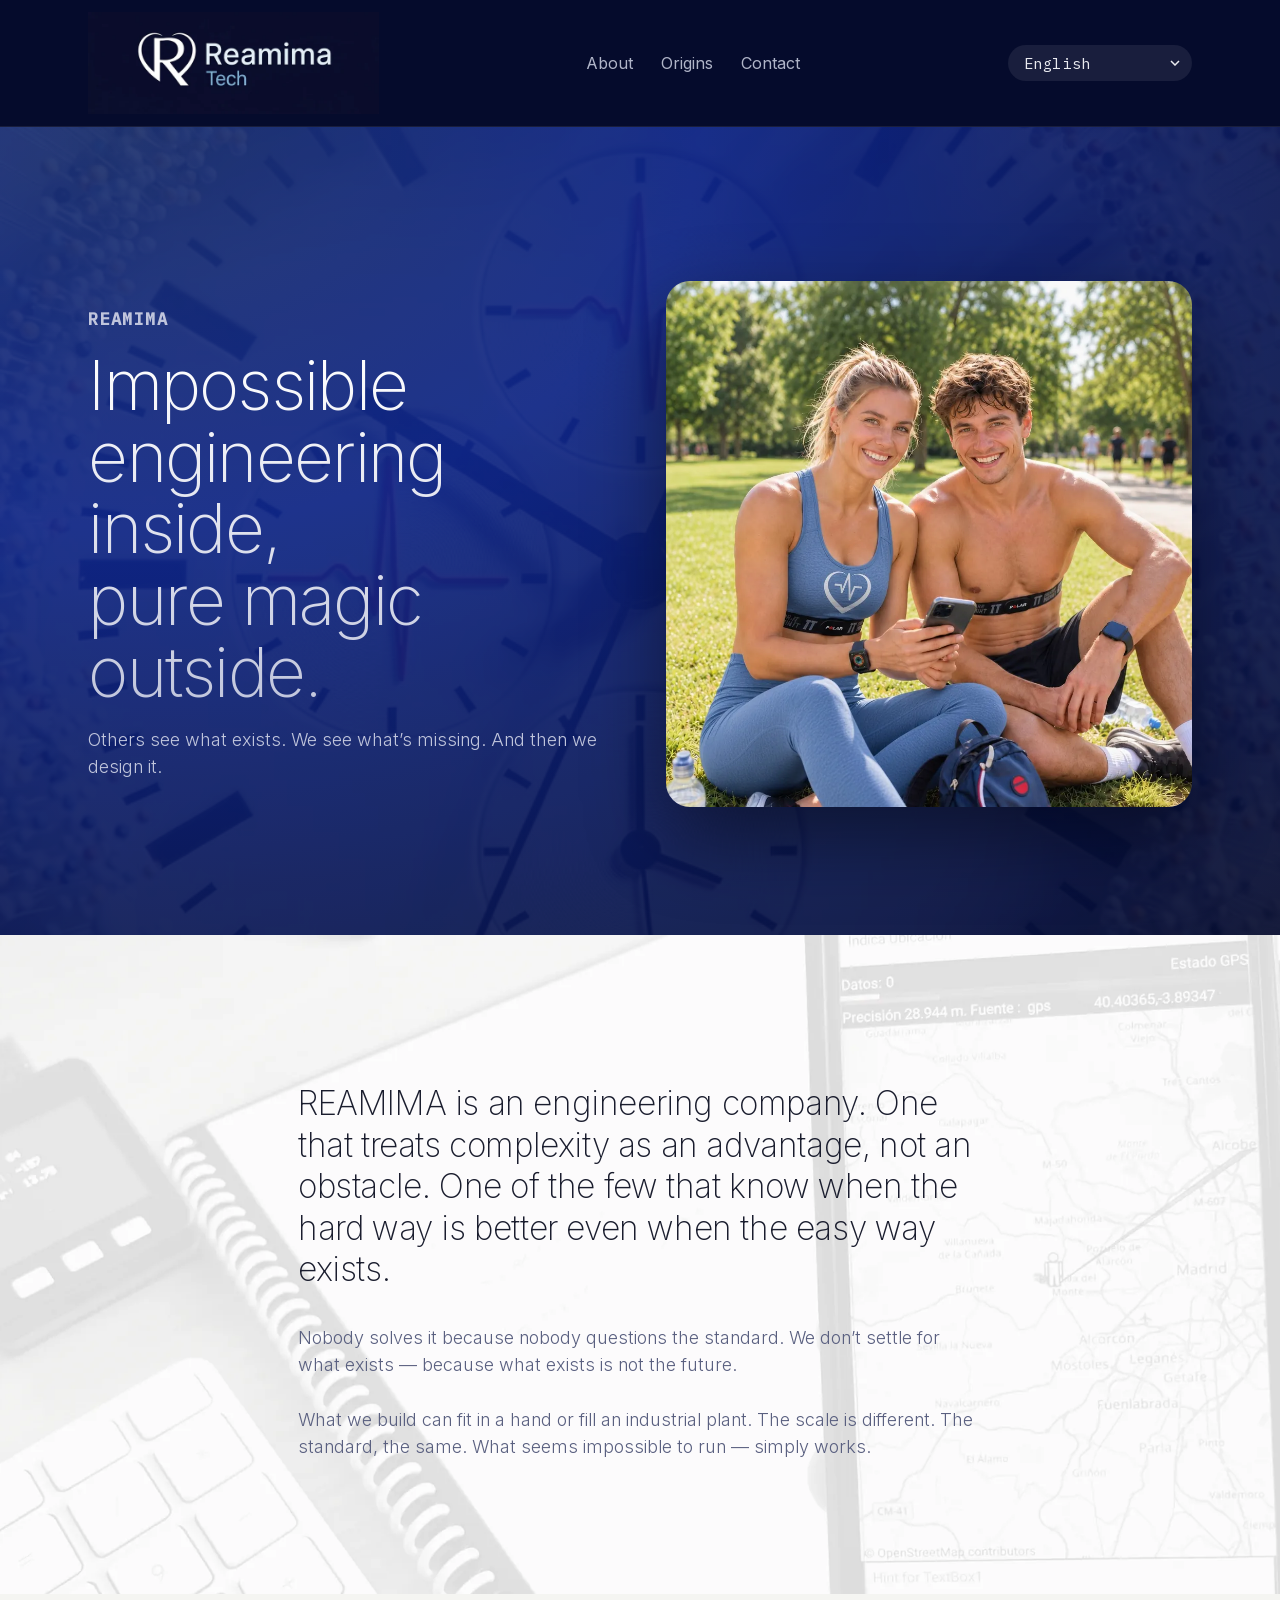
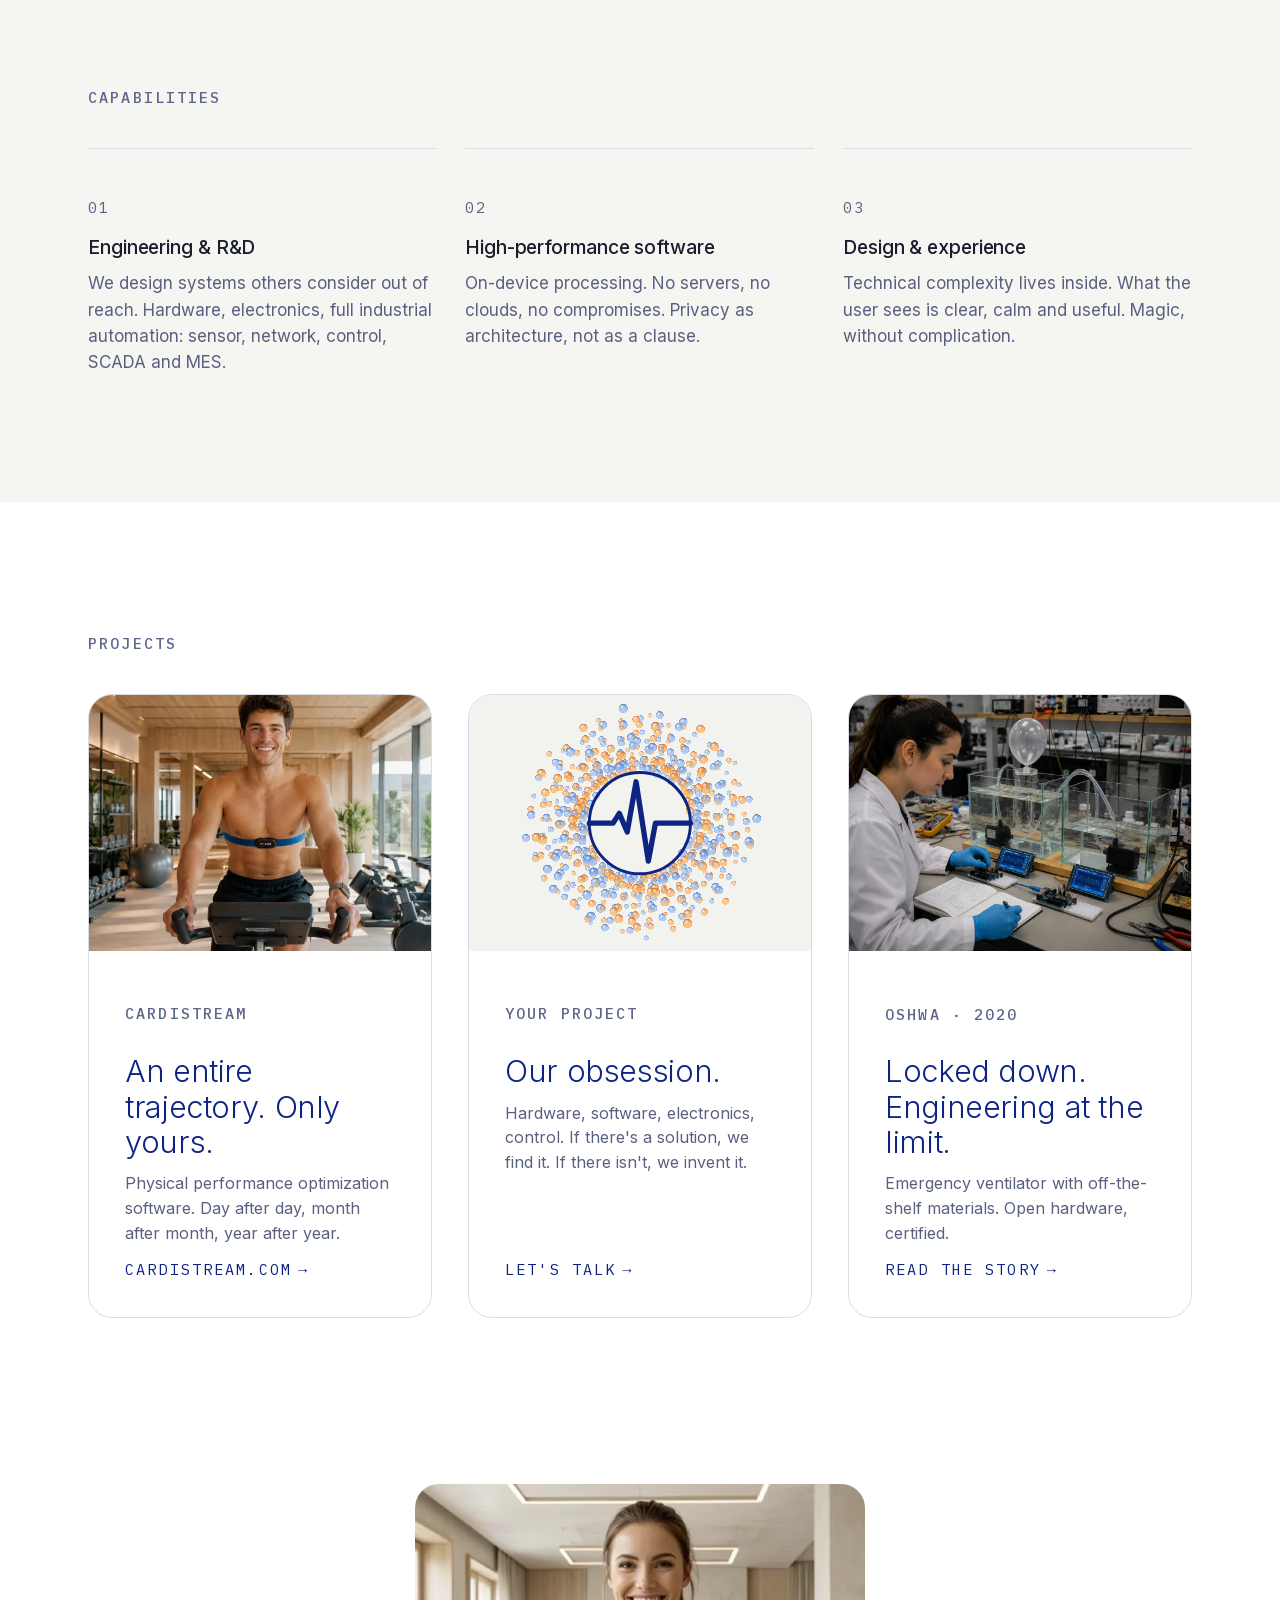
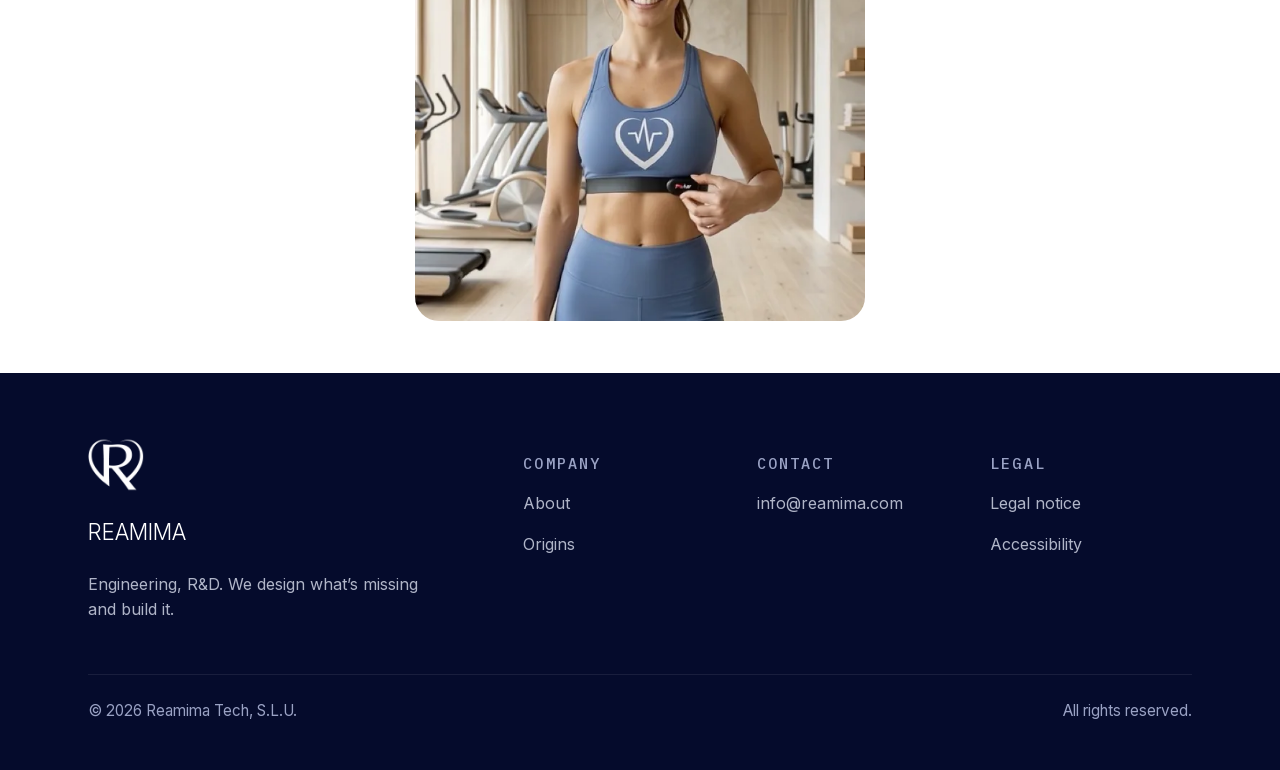
==== commit b5c369e0: "Inicio: imagen del hero cambiada a pareja_cesped (WebP 1024×1024) Co-Authored-By: Claude Sonnet 5.5 " ====
--- a/index.html
+++ b/index.html
@@ -27,7 +27,7 @@
 <link rel="apple-touch-icon" href="favicon/apple-touch-icon.png">
 <meta name="theme-color" content="#050B2C">
 <link rel="preload" href="fonts/inter-200-800-latin.woff2" as="font" type="font/woff2" crossorigin>
-<link rel="preload" href="img/1_pareja_entrenando.webp" as="image" fetchpriority="high">
+<link rel="preload" href="img/1_pareja_cesped.webp" as="image" fetchpriority="high">
 <link rel="stylesheet" href="_design-system.css">
 <style>
   /* Estilos específicos de la página Inicio */
@@ -127,7 +127,7 @@
         </p>
       </div>
       <figure class="rm-hero__media" style="margin:0;">
-        <img decoding="async" width="1024" height="1024" src="img/1_pareja_entrenando.webp" alt="" loading="eager" fetchpriority="high" style="object-fit:cover; object-position: center;" />
+        <img decoding="async" width="1024" height="1024" src="img/1_pareja_cesped.webp" alt="" loading="eager" fetchpriority="high" style="object-fit:cover; object-position: center;" />
       </figure>
     </div>
   </div>
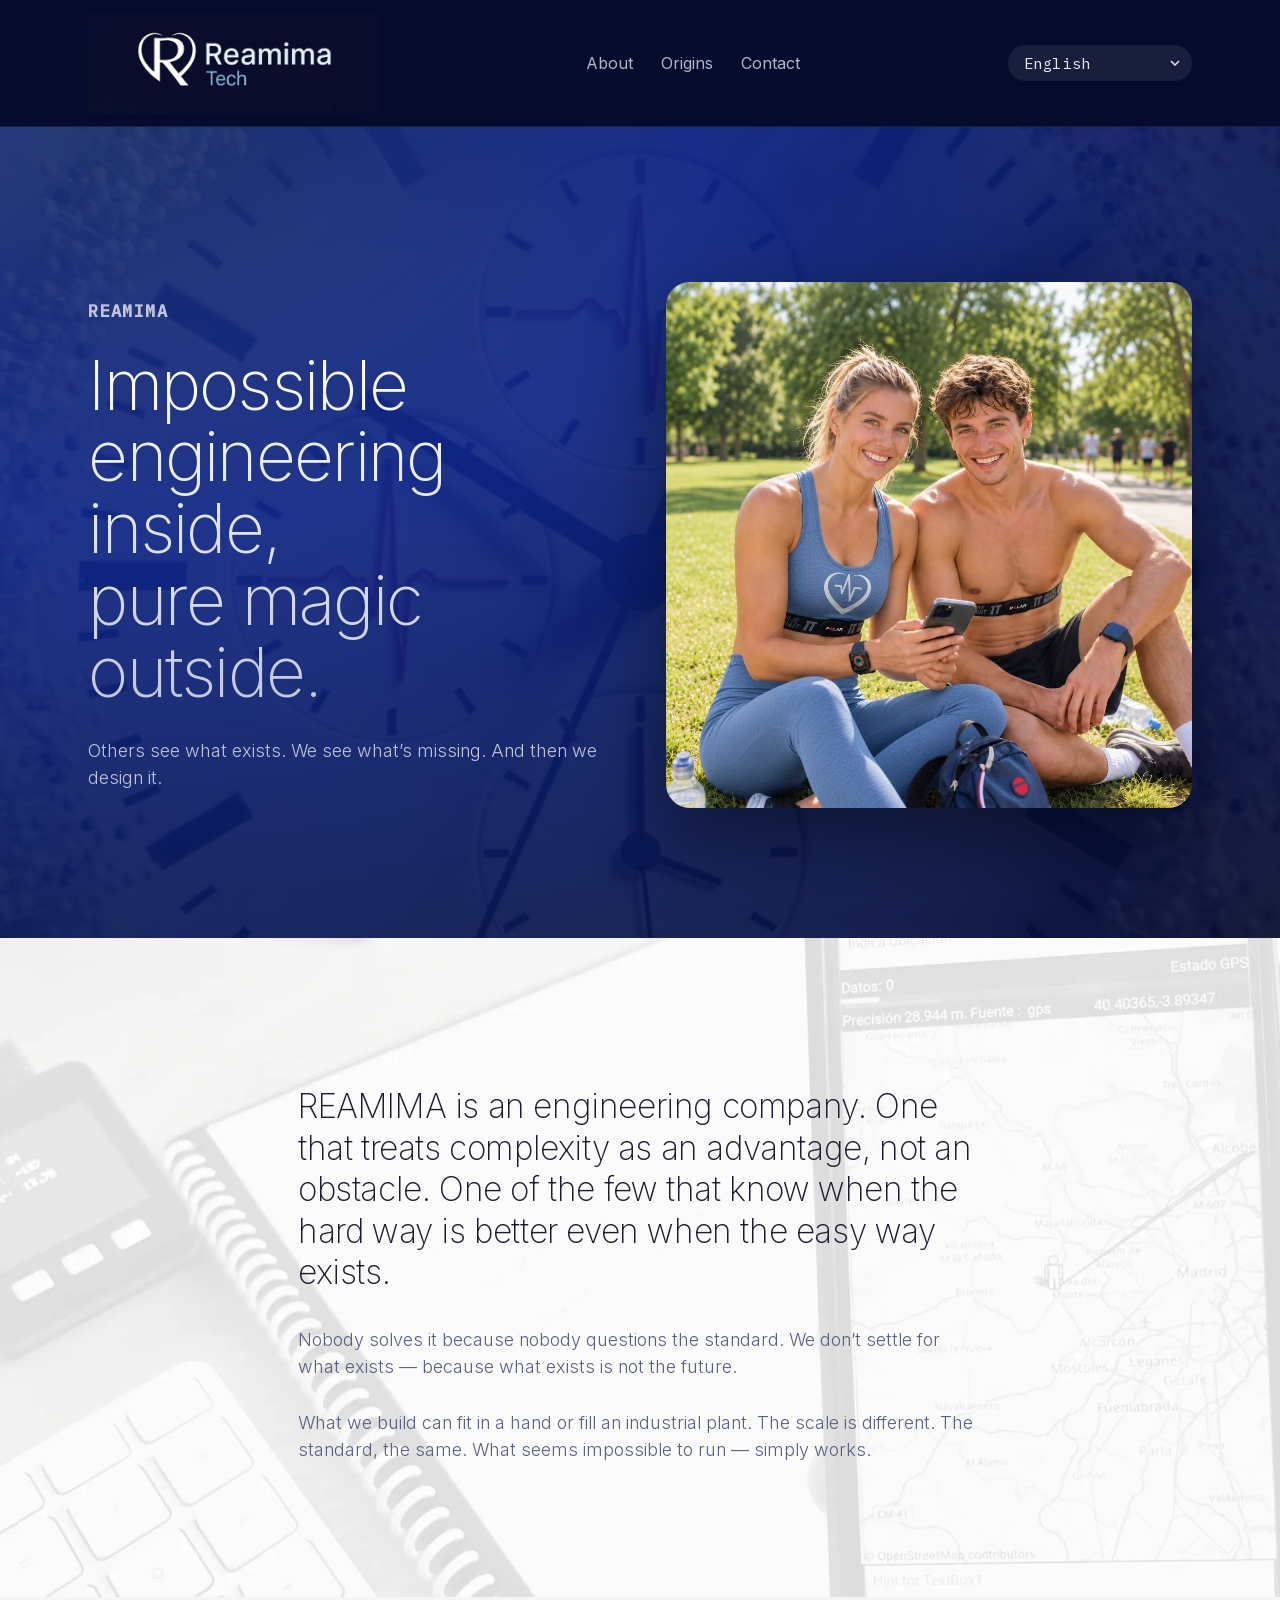
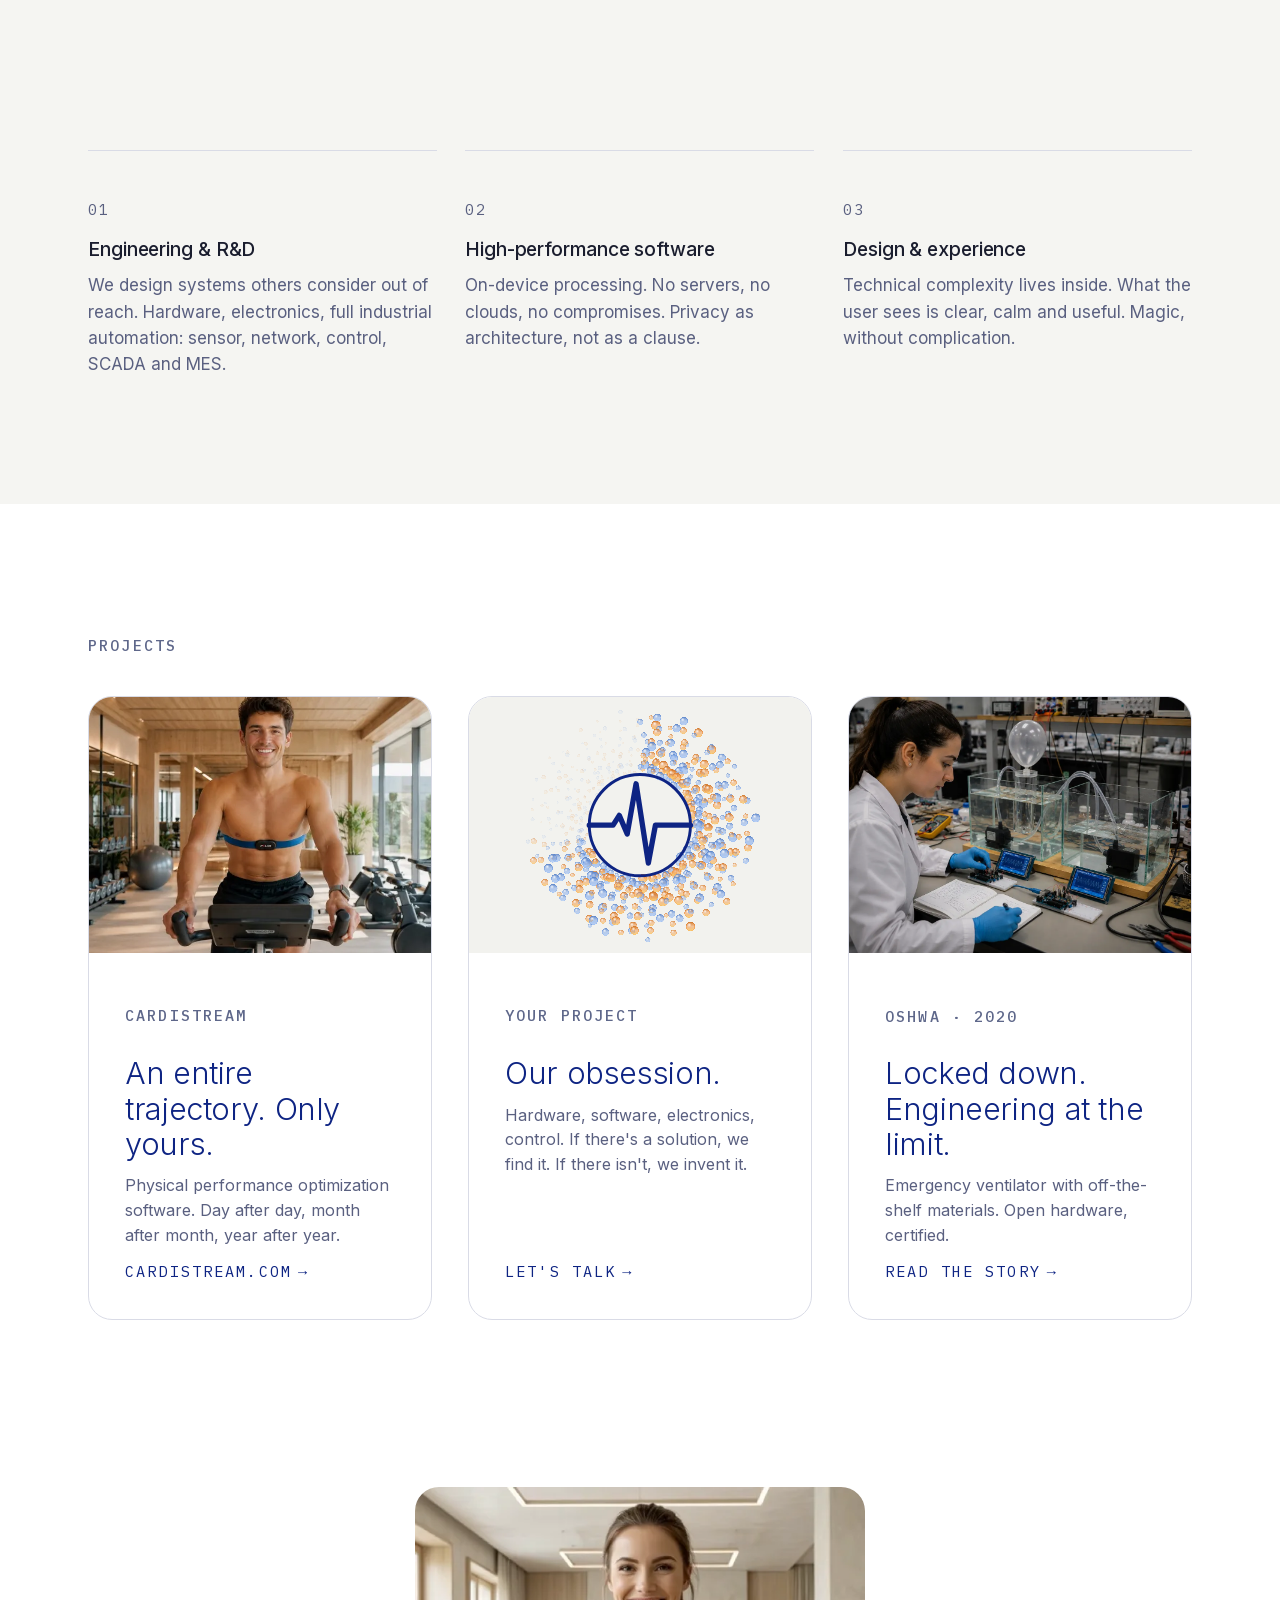
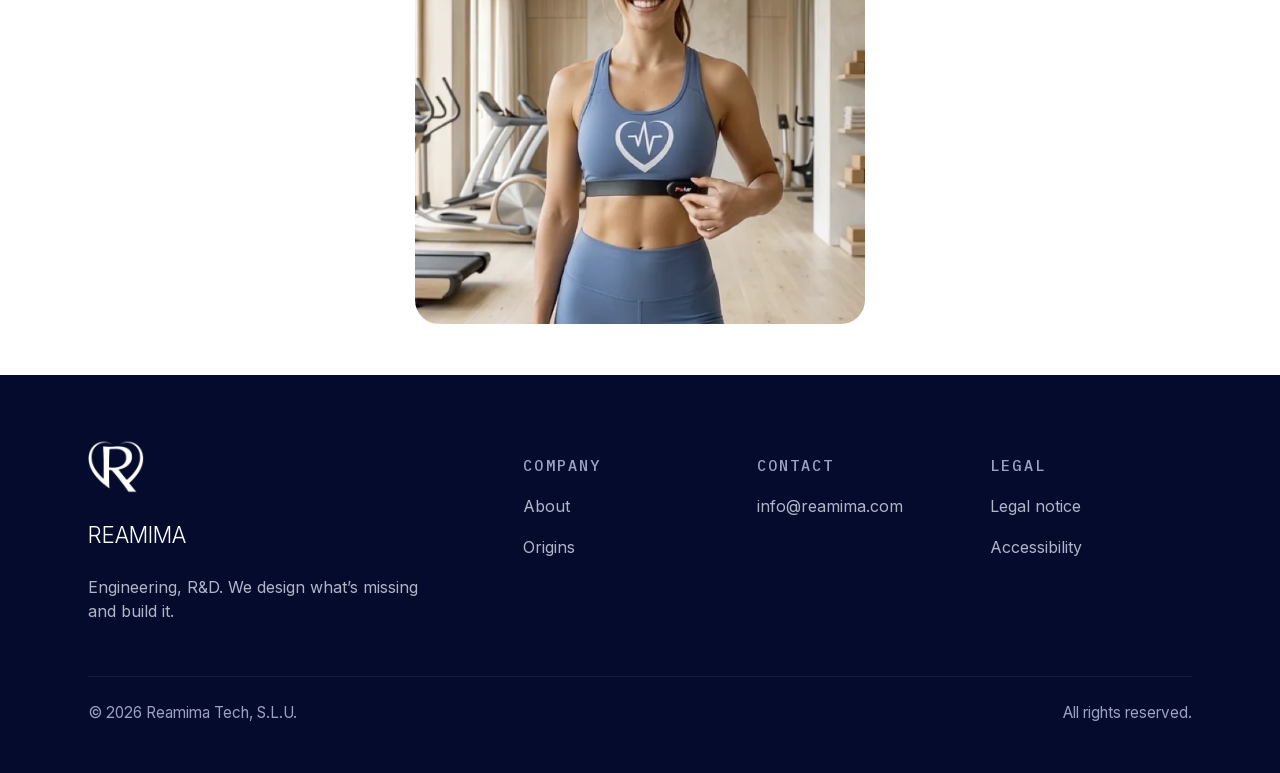
==== commit 98e7af7c: "Orígenes: «pecera/acuario» pasa a «estándar» y «cualquier tienda de bricolaje» (11 idiomas, llms*.tx" ====
--- a/index.html
+++ b/index.html
@@ -52,6 +52,8 @@
     -webkit-background-clip: text;
     background-clip: text;
     color: transparent;
+    /* el degradado solo pinta dentro de la caja: con interlínea 1,04 cortaba la cola de g/y/p/j y las tildes */
+    padding-block: .12em .16em;
   }
   .hero-inicio__lead { color: #C0C5DC; max-width: 56ch; }
   .hero-inicio .rm-hero__split { position: relative; z-index: 1; }
--- a/_design-system.css
+++ b/_design-system.css
@@ -153,7 +153,11 @@
   line-height: 1.04;
   letter-spacing: -0.025em;
   margin: 0;
-}
+  /* palabra larguísima: se parte en vez de salirse de la pantalla (red de seguridad en cualquier idioma) */
+  overflow-wrap: break-word;
+}
+/* alemán: «Ingenieurunternehmen» no cabe en un iPhone; allí sí se guioniza. En el resto de idiomas, nunca «imposi-ble» */
+:lang(de) .rm-display, :lang(de) .rm-h1, :lang(de) .rm-h2 { hyphens: auto; }
 .rm-h1 { font-size: var(--rm-fs-h1); font-weight: 300; line-height: 1.12; letter-spacing: -0.02em; margin: 0; }
 .rm-h2 { font-size: var(--rm-fs-h2); font-weight: 400; line-height: 1.2; letter-spacing: -0.012em; margin: 0; }
 .rm-h3 { font-size: var(--rm-fs-h3); font-weight: 500; line-height: 1.35; letter-spacing: -0.005em; margin: 0; }
@@ -394,8 +398,8 @@
 
 /* Hero a dos columnas (estilo Apple Education) */
 .rm-hero--split { padding-top: clamp(96px, 12vw, 160px); padding-bottom: clamp(80px, 10vw, 140px); }
-.rm-hero__split { display: grid; gap: clamp(28px, 4vw, 56px); grid-template-columns: 1fr; align-items: center; }
-@media (min-width: 900px) { .rm-hero__split { grid-template-columns: 1.1fr .9fr; } }
+.rm-hero__split { display: grid; gap: clamp(28px, 4vw, 56px); grid-template-columns: minmax(0, 1fr); align-items: center; }
+@media (min-width: 900px) { .rm-hero__split { grid-template-columns: minmax(0, 1.1fr) minmax(0, .9fr); } }
 .rm-hero__media {
   border-radius: var(--rm-radius-lg);
   overflow: hidden;
